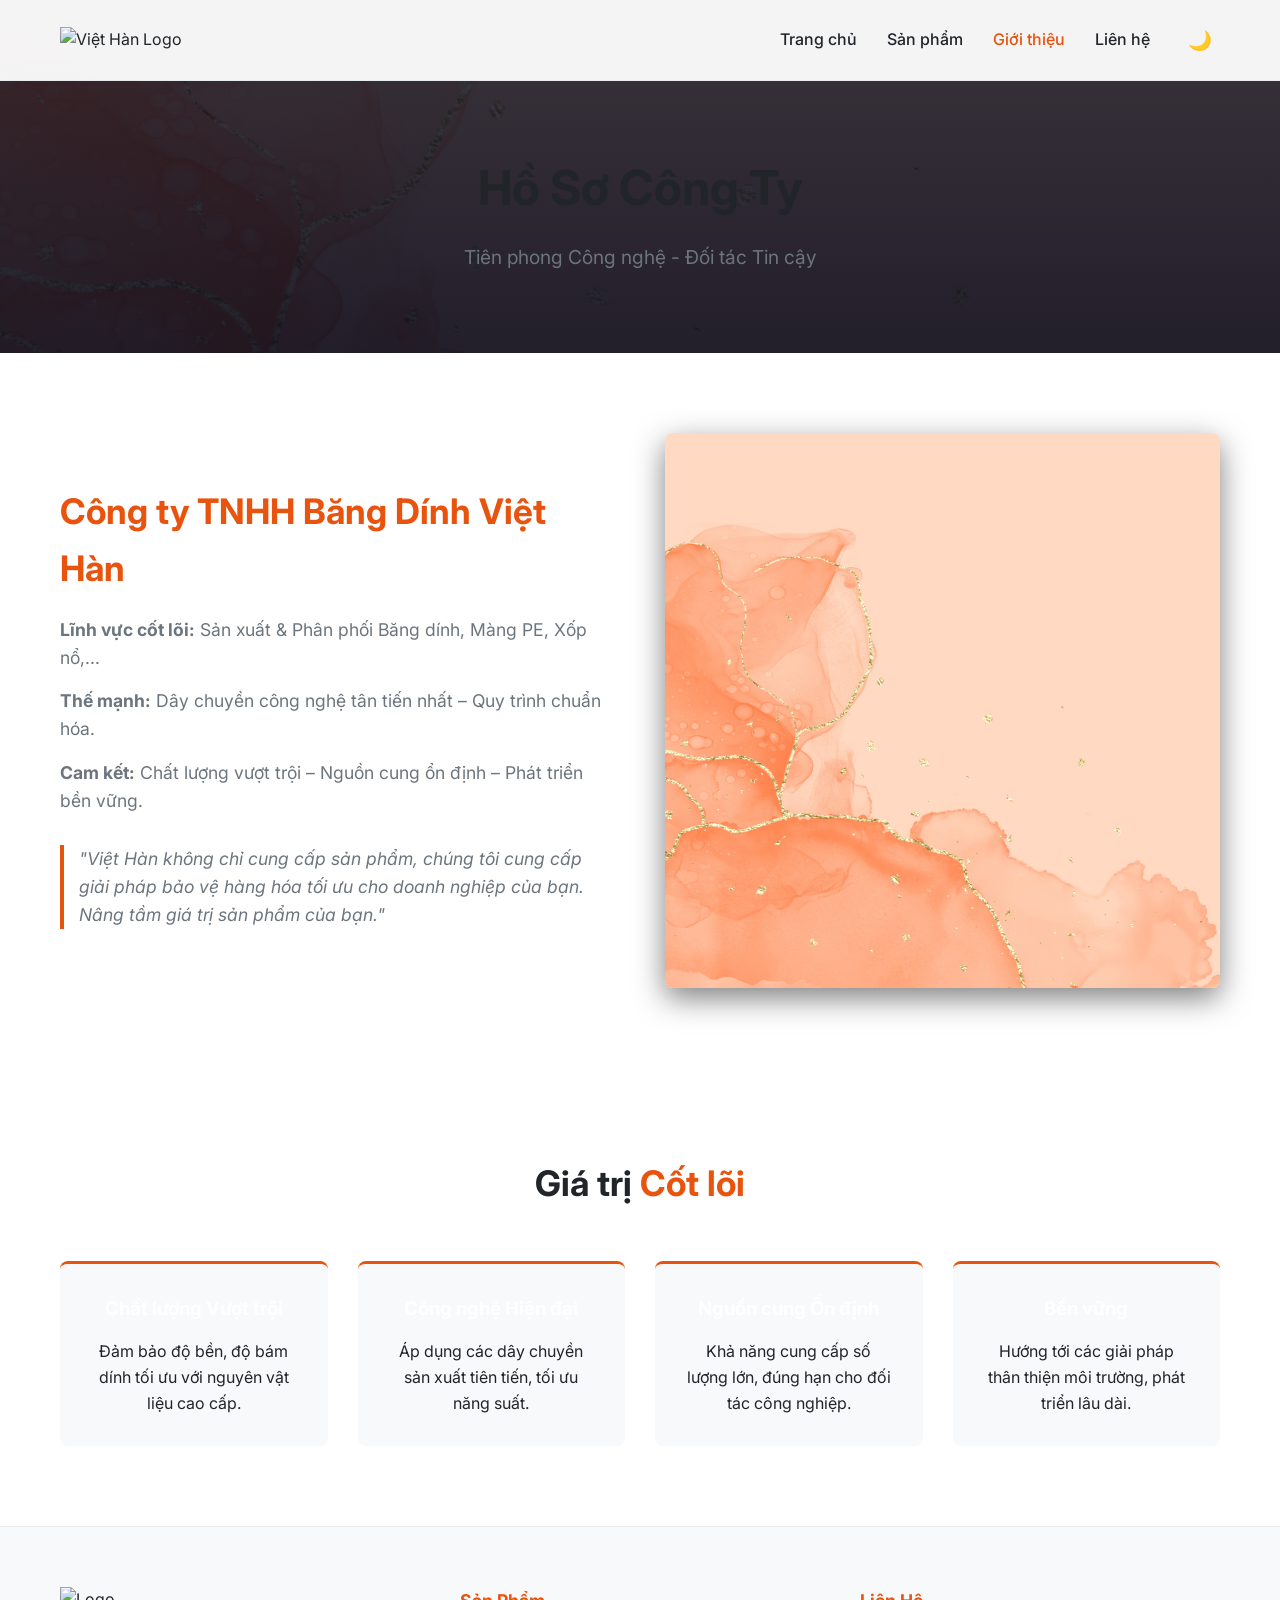
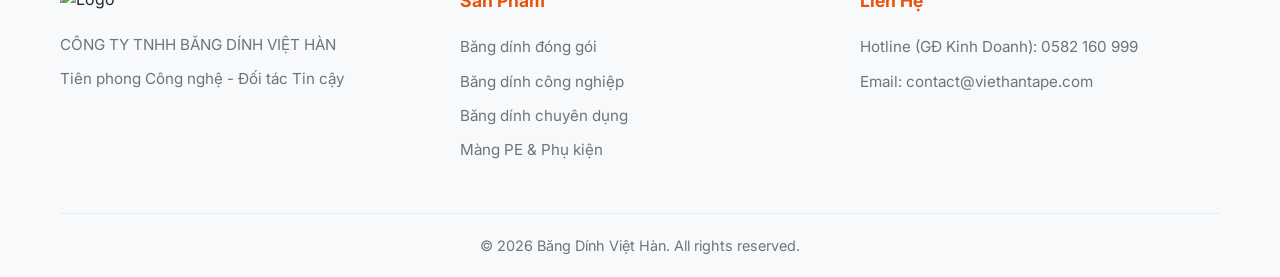
==== about.html @ 0a40e8d3 "Initial commit: Băng Dính Việt Hàn B2B Website" ====
<!DOCTYPE html>
<html lang="vi">
<head>
  <meta charset="UTF-8">
  <meta name="viewport" content="width=device-width, initial-scale=1.0">
  <title>Giới Thiệu | Băng Dính Việt Hàn</title>
  <link rel="preconnect" href="https://fonts.googleapis.com">
  <link rel="preconnect" href="https://fonts.gstatic.com" crossorigin>
  <link href="https://fonts.googleapis.com/css2?family=Inter:wght@300;400;500;600;700&display=swap" rel="stylesheet">
  <link rel="stylesheet" href="css/styles.css">
  <style>
    .page-header {
      background: linear-gradient(rgba(10, 10, 26, 0.8), rgba(10, 10, 26, 0.9)), url('images/page2_img0.jpeg') center/cover;
      padding: 150px 0 80px;
      text-align: center;
    }
    
    .about-content {
      display: grid;
      grid-template-columns: 1fr 1fr;
      gap: 50px;
      align-items: center;
      margin: 80px 0;
    }

    .about-text h2 {
      color: var(--primary-color);
      font-size: 2.2rem;
      margin-bottom: 20px;
    }

    .about-text p {
      margin-bottom: 15px;
      font-size: 1.1rem;
      color: var(--text-muted);
    }

    .about-image {
      border-radius: 8px;
      box-shadow: 0 10px 30px rgba(0,0,0,0.5);
      width: 100%;
    }

    .core-values {
      display: grid;
      grid-template-columns: repeat(auto-fit, minmax(250px, 1fr));
      gap: 30px;
      margin-top: 50px;
    }

    .value-card {
      background: var(--bg-card);
      padding: 30px;
      border-radius: 8px;
      text-align: center;
      border-top: 3px solid var(--primary-color);
    }

    .value-card h3 {
      margin-bottom: 15px;
      color: #fff;
    }

    @media (max-width: 768px) {
      .about-content {
        grid-template-columns: 1fr;
      }
    }
  </style>
</head>
<body>

  <!-- Header -->
  <header>
    <div class="container navbar">
      <div class="logo">
        <a href="index.html">
          <img src="images/page1_img0.png" alt="Việt Hàn Logo">
        </a>
      </div>
      <div class="nav-right">
        <nav class="nav-links">
          <a href="index.html">Trang chủ</a>
          <a href="shop.html">Sản phẩm</a>
          <a href="about.html" style="color: var(--primary-color)">Giới thiệu</a>
          <a href="contact.html">Liên hệ</a>
        </nav>
        <button id="theme-switch" class="theme-switch" aria-label="Đổi giao diện">
          <span class="icon">🌙</span>
        </button>
        <div class="hamburger">☰</div>
      </div>
    </div>
  </header>

  <!-- Header Section -->
  <div class="page-header">
    <div class="container">
      <h1 style="font-size: 3rem; margin-bottom: 15px;">Hồ Sơ Công Ty</h1>
      <p style="color: var(--text-muted); font-size: 1.2rem;">Tiên phong Công nghệ - Đối tác Tin cậy</p>
    </div>
  </div>

  <div class="container">
    <div class="about-content">
      <div class="about-text">
        <h2>Công ty TNHH Băng Dính Việt Hàn</h2>
        <p><strong>Lĩnh vực cốt lõi:</strong> Sản xuất & Phân phối Băng dính, Màng PE, Xốp nổ,...</p>
        <p><strong>Thế mạnh:</strong> Dây chuyền công nghệ tân tiến nhất – Quy trình chuẩn hóa.</p>
        <p><strong>Cam kết:</strong> Chất lượng vượt trội – Nguồn cung ổn định – Phát triển bền vững.</p>
        <p style="margin-top: 30px; font-style: italic; border-left: 4px solid var(--primary-color); padding-left: 15px;">
          "Việt Hàn không chỉ cung cấp sản phẩm, chúng tôi cung cấp giải pháp bảo vệ hàng hóa tối ưu cho doanh nghiệp của bạn. Nâng tầm giá trị sản phẩm của bạn."
        </p>
      </div>
      <div>
        <img src="images/page2_img0.jpeg" alt="Sản xuất Băng Dính" class="about-image">
      </div>
    </div>

    <section>
      <h2 class="section-title">Giá trị <span>Cốt lõi</span></h2>
      <div class="core-values">
        <div class="value-card">
          <h3>Chất lượng Vượt trội</h3>
          <p class="text-muted">Đảm bảo độ bền, độ bám dính tối ưu với nguyên vật liệu cao cấp.</p>
        </div>
        <div class="value-card">
          <h3>Công nghệ Hiện đại</h3>
          <p class="text-muted">Áp dụng các dây chuyền sản xuất tiên tiến, tối ưu năng suất.</p>
        </div>
        <div class="value-card">
          <h3>Nguồn cung Ổn định</h3>
          <p class="text-muted">Khả năng cung cấp số lượng lớn, đúng hạn cho đối tác công nghiệp.</p>
        </div>
        <div class="value-card">
          <h3>Bền vững</h3>
          <p class="text-muted">Hướng tới các giải pháp thân thiện môi trường, phát triển lâu dài.</p>
        </div>
      </div>
    </section>
  </div>

  <!-- Footer -->
  <footer>
    <div class="container">
      <div class="footer-grid">
        <div class="footer-col">
          <img src="images/page1_img0.png" alt="Logo" style="height: 50px; margin-bottom: 20px;">
          <p>CÔNG TY TNHH BĂNG DÍNH VIỆT HÀN</p>
          <p>Tiên phong Công nghệ - Đối tác Tin cậy</p>
        </div>
        <div class="footer-col">
          <h3>Sản Phẩm</h3>
          <ul>
            <li><a href="shop.html">Băng dính đóng gói</a></li>
            <li><a href="shop.html">Băng dính công nghiệp</a></li>
            <li><a href="shop.html">Băng dính chuyên dụng</a></li>
            <li><a href="shop.html">Màng PE & Phụ kiện</a></li>
          </ul>
        </div>
        <div class="footer-col">
          <h3>Liên Hệ</h3>
          <p>Hotline (GĐ Kinh Doanh): 0582 160 999</p>
          <p>Email: contact@viethantape.com</p>
        </div>
      </div>
      <div class="footer-bottom">
        <p>&copy; 2026 Băng Dính Việt Hàn. All rights reserved.</p>
      </div>
    </div>
  </footer>

  <script src="js/main.js"></script>
</body>
</html>
---- css/styles.css ----
:root {
  /* Brand Colors */
  --primary-color: #E8530E; /* Viet Han Orange */
  --accent-color: #FF6B35;
  --corporate-blue: #003366; /* Added corporate blue */
  
  /* Light Theme (Default) */
  --bg-main: #ffffff;
  --bg-card: #f8f9fa;
  --bg-header: rgba(255, 255, 255, 0.95);
  --text-main: #212529;
  --text-muted: #6c757d;
  --border-color: #e9ecef;
  --card-shadow: 0 4px 12px rgba(0, 0, 0, 0.05);
  
  /* Layout */
  --container-width: 1200px;
  --transition-speed: 0.3s;
}

/* Dark Theme */
body.dark-theme {
  --bg-main: #121212;
  --bg-card: #1e1e1e;
  --bg-header: rgba(18, 18, 18, 0.95);
  --text-main: #f8f9fa;
  --text-muted: #adb5bd;
  --border-color: #343a40;
  --card-shadow: 0 4px 12px rgba(0, 0, 0, 0.3);
}

* {
  margin: 0;
  padding: 0;
  box-sizing: border-box;
}

body {
  font-family: 'Inter', sans-serif;
  background-color: var(--bg-main);
  color: var(--text-main);
  line-height: 1.6;
  transition: background-color var(--transition-speed), color var(--transition-speed);
}

a {
  text-decoration: none;
  color: inherit;
}

ul {
  list-style: none;
}

.container {
  max-width: var(--container-width);
  margin: 0 auto;
  padding: 0 20px;
}

/* Header */
header {
  background-color: var(--bg-header);
  backdrop-filter: blur(10px);
  position: fixed;
  width: 100%;
  top: 0;
  z-index: 1000;
  border-bottom: 1px solid var(--border-color);
  transition: background-color var(--transition-speed), border-color var(--transition-speed);
}

.navbar {
  display: flex;
  justify-content: space-between;
  align-items: center;
  height: 80px;
}

.logo img {
  height: 60px;
}

.nav-right {
  display: flex;
  align-items: center;
  gap: 30px;
}

.nav-links {
  display: flex;
  gap: 30px;
}

.nav-links a {
  font-weight: 500;
  transition: color var(--transition-speed);
}

.nav-links a:hover {
  color: var(--primary-color);
}

/* Theme Switcher */
.theme-switch {
  background: none;
  border: none;
  cursor: pointer;
  font-size: 1.2rem;
  color: var(--text-main);
  display: flex;
  align-items: center;
  justify-content: center;
  width: 40px;
  height: 40px;
  border-radius: 50%;
  transition: background-color 0.2s;
}

.theme-switch:hover {
  background-color: var(--bg-card);
}

.hamburger {
  display: none;
  cursor: pointer;
  font-size: 24px;
}

/* Buttons */
.btn {
  display: inline-block;
  padding: 12px 28px;
  border-radius: 4px; /* Sharper corners for corporate look */
  font-weight: 600;
  transition: all var(--transition-speed);
  cursor: pointer;
  border: none;
}

.btn-primary {
  background-color: var(--primary-color);
  color: #fff;
}

.btn-primary:hover {
  background-color: var(--accent-color);
  transform: translateY(-2px);
  box-shadow: 0 4px 10px rgba(232, 83, 14, 0.3);
}

.btn-outline {
  background-color: transparent;
  border: 2px solid var(--border-color);
  color: var(--text-main);
}

.btn-outline:hover {
  border-color: var(--primary-color);
  color: var(--primary-color);
}

/* Sections */
section {
  padding: 80px 0;
}

.section-title {
  text-align: center;
  font-size: 2.2rem;
  margin-bottom: 50px;
  color: var(--text-main);
}

.section-title span {
  color: var(--primary-color);
}

/* Hero Section (B2B Split Design) */
.hero {
  min-height: 80vh;
  display: flex;
  align-items: center;
  background-color: var(--bg-card);
  margin-top: 80px; /* Offset header */
  padding: 60px 0;
}

.hero .container {
  display: grid;
  grid-template-columns: 1fr 1fr;
  gap: 50px;
  align-items: center;
}

.hero-content h1 {
  font-size: 3rem;
  margin-bottom: 20px;
  line-height: 1.2;
  color: var(--text-main);
}

.hero-content p {
  font-size: 1.1rem;
  color: var(--text-muted);
  margin-bottom: 30px;
}

.hero-btns {
  display: flex;
  gap: 15px;
}

.hero-image img {
  width: 100%;
  border-radius: 8px;
  box-shadow: var(--card-shadow);
}

/* Product Grid */
.product-grid {
  display: grid;
  grid-template-columns: repeat(auto-fill, minmax(280px, 1fr));
  gap: 30px;
}

.product-card {
  background-color: var(--bg-main);
  border-radius: 8px;
  overflow: hidden;
  transition: transform var(--transition-speed), box-shadow var(--transition-speed);
  border: 1px solid var(--border-color);
  box-shadow: var(--card-shadow);
}

.product-card:hover {
  transform: translateY(-5px);
  box-shadow: 0 10px 25px rgba(0, 0, 0, 0.1);
}

.product-img {
  width: 100%;
  height: 250px;
  object-fit: cover;
  background: #fff;
  border-bottom: 1px solid var(--border-color);
}

.product-info {
  padding: 20px;
}

.product-category {
  color: var(--primary-color);
  font-size: 0.85rem;
  font-weight: 600;
  text-transform: uppercase;
  margin-bottom: 8px;
  letter-spacing: 0.5px;
}

.product-title {
  font-size: 1.2rem;
  margin-bottom: 10px;
  color: var(--text-main);
}

/* Footer */
footer {
  background-color: #f8f9fa;
  padding: 60px 0 20px;
  border-top: 1px solid #e9ecef;
  color: #212529;
}

body.dark-theme footer {
  background-color: #0d0d0d;
  border-top-color: #343a40;
  color: #f8f9fa;
}

.footer-grid {
  display: grid;
  grid-template-columns: repeat(auto-fit, minmax(250px, 1fr));
  gap: 40px;
  margin-bottom: 40px;
}

.footer-col h3 {
  color: var(--primary-color);
  margin-bottom: 20px;
  font-size: 1.1rem;
}

.footer-col p, .footer-col ul li {
  color: var(--text-muted);
  margin-bottom: 10px;
  font-size: 0.95rem;
}

.footer-bottom {
  text-align: center;
  color: var(--text-muted);
  padding-top: 20px;
  border-top: 1px solid var(--border-color);
  font-size: 0.9rem;
}

/* Responsive */
@media (max-width: 900px) {
  .hero .container {
    grid-template-columns: 1fr;
    text-align: center;
  }
  .hero-btns {
    justify-content: center;
  }
}

@media (max-width: 768px) {
  .hamburger {
    display: block;
  }
  
  .nav-links {
    position: fixed;
    top: 80px;
    left: -100%;
    width: 100%;
    height: calc(100vh - 80px);
    background-color: var(--bg-main);
    flex-direction: column;
    align-items: center;
    justify-content: center;
    transition: left var(--transition-speed);
  }
  
  .nav-links.active {
    left: 0;
  }
  
  .hero-content h1 {
    font-size: 2.2rem;
  }
}
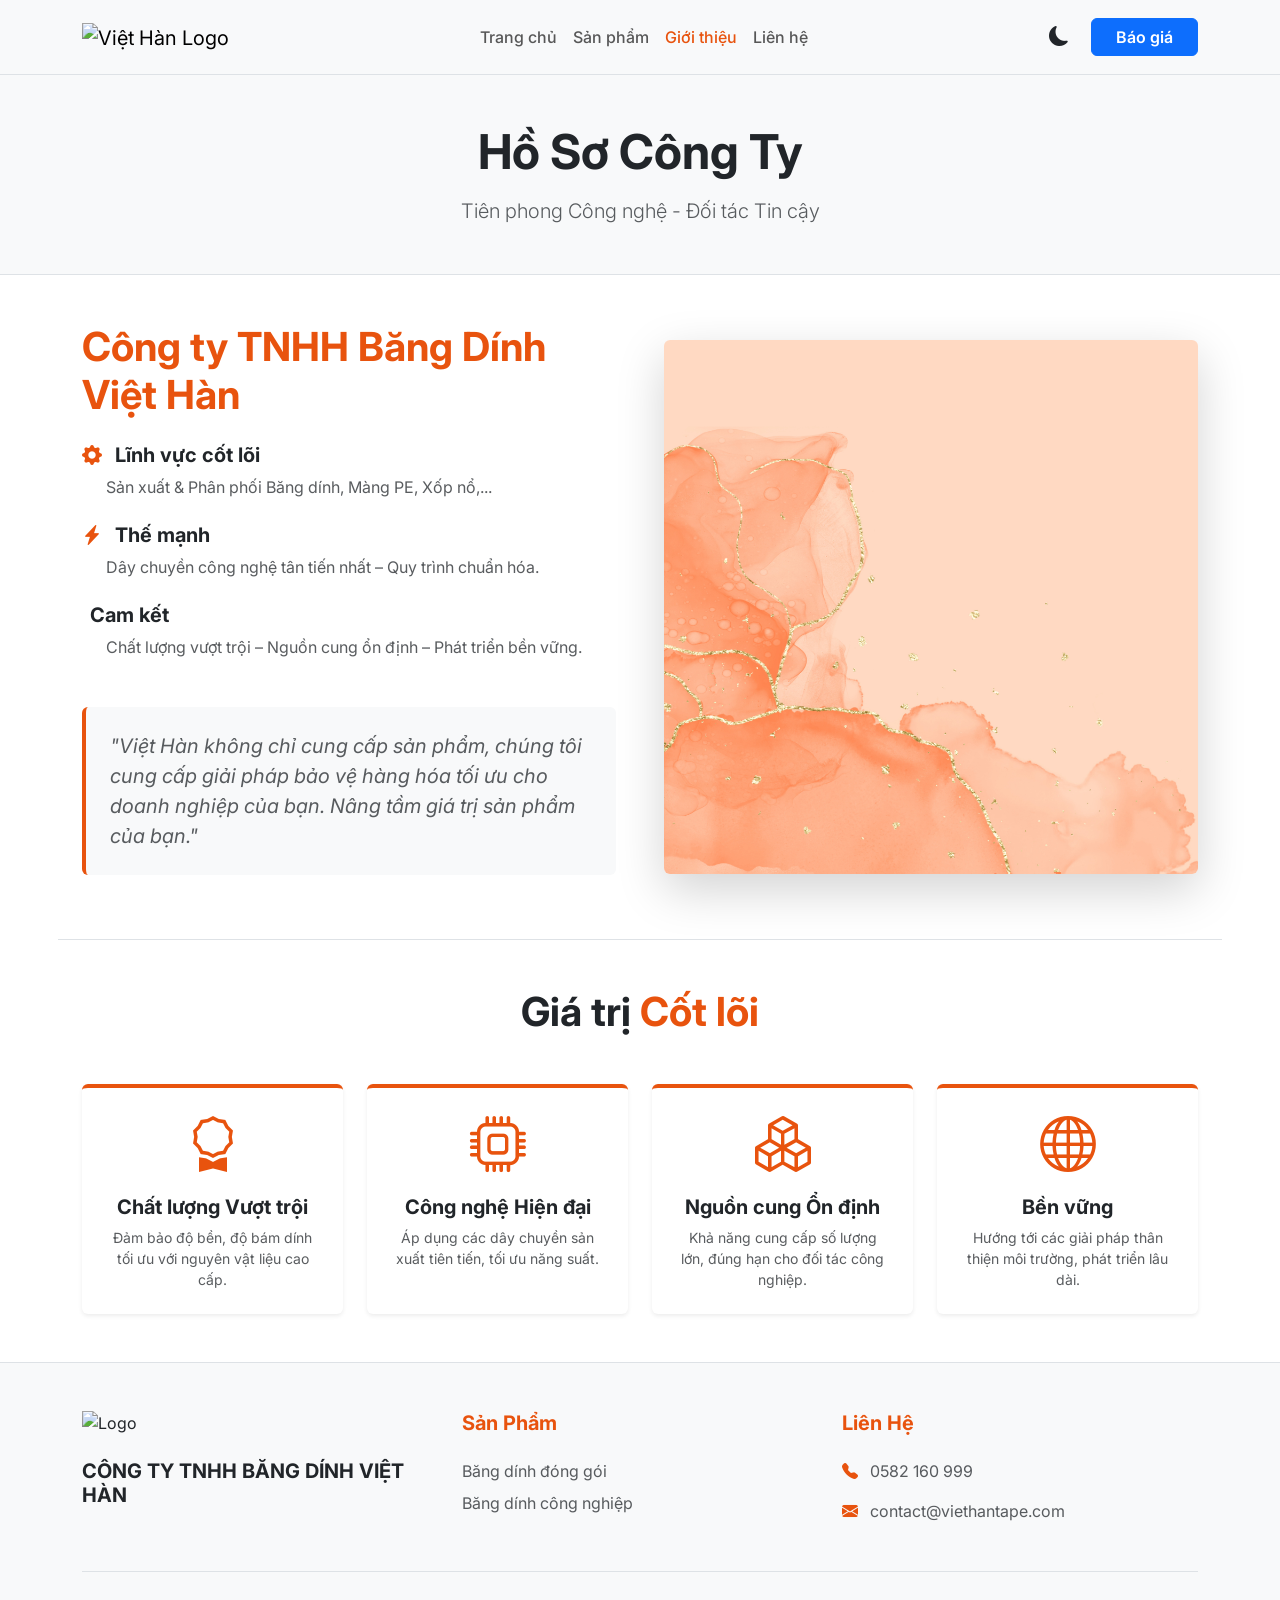
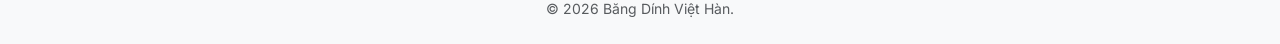
==== commit b1881991: "Refactor: Migrate to Bootstrap 5 and Bootstrap Icons" ====
--- a/about.html
+++ b/about.html
@@ -1,175 +1,160 @@
 <!DOCTYPE html>
-<html lang="vi">
+<html lang="vi" data-bs-theme="light">
 <head>
   <meta charset="UTF-8">
   <meta name="viewport" content="width=device-width, initial-scale=1.0">
   <title>Giới Thiệu | Băng Dính Việt Hàn</title>
+  
   <link rel="preconnect" href="https://fonts.googleapis.com">
   <link rel="preconnect" href="https://fonts.gstatic.com" crossorigin>
   <link href="https://fonts.googleapis.com/css2?family=Inter:wght@300;400;500;600;700&display=swap" rel="stylesheet">
+  
+  <link href="https://cdn.jsdelivr.net/npm/bootstrap@5.3.3/dist/css/bootstrap.min.css" rel="stylesheet">
+  <link rel="stylesheet" href="https://cdn.jsdelivr.net/npm/bootstrap-icons@1.11.3/font/bootstrap-icons.min.css">
   <link rel="stylesheet" href="css/styles.css">
-  <style>
-    .page-header {
-      background: linear-gradient(rgba(10, 10, 26, 0.8), rgba(10, 10, 26, 0.9)), url('images/page2_img0.jpeg') center/cover;
-      padding: 150px 0 80px;
-      text-align: center;
-    }
-    
-    .about-content {
-      display: grid;
-      grid-template-columns: 1fr 1fr;
-      gap: 50px;
-      align-items: center;
-      margin: 80px 0;
-    }
+</head>
+<body class="d-flex flex-column min-vh-100">
 
-    .about-text h2 {
-      color: var(--primary-color);
-      font-size: 2.2rem;
-      margin-bottom: 20px;
-    }
-
-    .about-text p {
-      margin-bottom: 15px;
-      font-size: 1.1rem;
-      color: var(--text-muted);
-    }
-
-    .about-image {
-      border-radius: 8px;
-      box-shadow: 0 10px 30px rgba(0,0,0,0.5);
-      width: 100%;
-    }
-
-    .core-values {
-      display: grid;
-      grid-template-columns: repeat(auto-fit, minmax(250px, 1fr));
-      gap: 30px;
-      margin-top: 50px;
-    }
-
-    .value-card {
-      background: var(--bg-card);
-      padding: 30px;
-      border-radius: 8px;
-      text-align: center;
-      border-top: 3px solid var(--primary-color);
-    }
-
-    .value-card h3 {
-      margin-bottom: 15px;
-      color: #fff;
-    }
-
-    @media (max-width: 768px) {
-      .about-content {
-        grid-template-columns: 1fr;
-      }
-    }
-  </style>
-</head>
-<body>
-
-  <!-- Header -->
-  <header>
-    <div class="container navbar">
-      <div class="logo">
-        <a href="index.html">
-          <img src="images/page1_img0.png" alt="Việt Hàn Logo">
-        </a>
-      </div>
-      <div class="nav-right">
-        <nav class="nav-links">
-          <a href="index.html">Trang chủ</a>
-          <a href="shop.html">Sản phẩm</a>
-          <a href="about.html" style="color: var(--primary-color)">Giới thiệu</a>
-          <a href="contact.html">Liên hệ</a>
-        </nav>
-        <button id="theme-switch" class="theme-switch" aria-label="Đổi giao diện">
-          <span class="icon">🌙</span>
-        </button>
-        <div class="hamburger">☰</div>
+  <!-- Navbar -->
+  <nav class="navbar navbar-expand-lg sticky-top bg-body-tertiary border-bottom py-3">
+    <div class="container">
+      <a class="navbar-brand" href="index.html">
+        <img src="images/page1_img0.png" alt="Việt Hàn Logo">
+      </a>
+      <button class="navbar-toggler border-0 shadow-none" type="button" data-bs-toggle="collapse" data-bs-target="#navbarNav">
+        <span class="navbar-toggler-icon"></span>
+      </button>
+      
+      <div class="collapse navbar-collapse" id="navbarNav">
+        <ul class="navbar-nav mx-auto fw-medium">
+          <li class="nav-item"><a class="nav-link" href="index.html">Trang chủ</a></li>
+          <li class="nav-item"><a class="nav-link" href="shop.html">Sản phẩm</a></li>
+          <li class="nav-item"><a class="nav-link active text-primary" href="about.html">Giới thiệu</a></li>
+          <li class="nav-item"><a class="nav-link" href="contact.html">Liên hệ</a></li>
+        </ul>
+        <div class="d-flex align-items-center gap-3 mt-3 mt-lg-0">
+          <button id="theme-switch" class="theme-switch" aria-label="Đổi giao diện">
+            <i class="bi bi-moon-fill"></i>
+          </button>
+          <a href="contact.html" class="btn btn-primary fw-semibold px-4">Báo giá</a>
+        </div>
       </div>
     </div>
-  </header>
+  </nav>
 
-  <!-- Header Section -->
-  <div class="page-header">
-    <div class="container">
-      <h1 style="font-size: 3rem; margin-bottom: 15px;">Hồ Sơ Công Ty</h1>
-      <p style="color: var(--text-muted); font-size: 1.2rem;">Tiên phong Công nghệ - Đối tác Tin cậy</p>
+  <!-- Page Header -->
+  <div class="bg-body-tertiary border-bottom">
+    <div class="container py-5 text-center">
+      <h1 class="display-5 fw-bold mb-3">Hồ Sơ Công Ty</h1>
+      <p class="lead text-body-secondary mb-0">Tiên phong Công nghệ - Đối tác Tin cậy</p>
     </div>
   </div>
 
-  <div class="container">
-    <div class="about-content">
-      <div class="about-text">
-        <h2>Công ty TNHH Băng Dính Việt Hàn</h2>
-        <p><strong>Lĩnh vực cốt lõi:</strong> Sản xuất & Phân phối Băng dính, Màng PE, Xốp nổ,...</p>
-        <p><strong>Thế mạnh:</strong> Dây chuyền công nghệ tân tiến nhất – Quy trình chuẩn hóa.</p>
-        <p><strong>Cam kết:</strong> Chất lượng vượt trội – Nguồn cung ổn định – Phát triển bền vững.</p>
-        <p style="margin-top: 30px; font-style: italic; border-left: 4px solid var(--primary-color); padding-left: 15px;">
-          "Việt Hàn không chỉ cung cấp sản phẩm, chúng tôi cung cấp giải pháp bảo vệ hàng hóa tối ưu cho doanh nghiệp của bạn. Nâng tầm giá trị sản phẩm của bạn."
-        </p>
-      </div>
-      <div>
-        <img src="images/page2_img0.jpeg" alt="Sản xuất Băng Dính" class="about-image">
-      </div>
-    </div>
-
-    <section>
-      <h2 class="section-title">Giá trị <span>Cốt lõi</span></h2>
-      <div class="core-values">
-        <div class="value-card">
-          <h3>Chất lượng Vượt trội</h3>
-          <p class="text-muted">Đảm bảo độ bền, độ bám dính tối ưu với nguyên vật liệu cao cấp.</p>
+  <!-- About Content -->
+  <main class="flex-grow-1 py-5">
+    <div class="container">
+      
+      <div class="row g-5 align-items-center mb-5 pb-5 border-bottom">
+        <div class="col-lg-6">
+          <h2 class="display-6 fw-bold text-primary mb-4">Công ty TNHH Băng Dính Việt Hàn</h2>
+          <div class="mb-4">
+            <h5 class="fw-bold"><i class="bi bi-gear-fill text-primary me-2"></i> Lĩnh vực cốt lõi</h5>
+            <p class="text-body-secondary ms-4">Sản xuất & Phân phối Băng dính, Màng PE, Xốp nổ,...</p>
+          </div>
+          <div class="mb-4">
+            <h5 class="fw-bold"><i class="bi bi-lightning-charge-fill text-primary me-2"></i> Thế mạnh</h5>
+            <p class="text-body-secondary ms-4">Dây chuyền công nghệ tân tiến nhất – Quy trình chuẩn hóa.</p>
+          </div>
+          <div class="mb-4">
+            <h5 class="fw-bold"><i class="bi bi-shield-check-fill text-primary me-2"></i> Cam kết</h5>
+            <p class="text-body-secondary ms-4">Chất lượng vượt trội – Nguồn cung ổn định – Phát triển bền vững.</p>
+          </div>
+          <blockquote class="blockquote border-start border-primary border-4 ps-4 mt-5 bg-body-tertiary p-4 rounded">
+            <p class="fst-italic mb-0 text-body-secondary">"Việt Hàn không chỉ cung cấp sản phẩm, chúng tôi cung cấp giải pháp bảo vệ hàng hóa tối ưu cho doanh nghiệp của bạn. Nâng tầm giá trị sản phẩm của bạn."</p>
+          </blockquote>
         </div>
-        <div class="value-card">
-          <h3>Công nghệ Hiện đại</h3>
-          <p class="text-muted">Áp dụng các dây chuyền sản xuất tiên tiến, tối ưu năng suất.</p>
-        </div>
-        <div class="value-card">
-          <h3>Nguồn cung Ổn định</h3>
-          <p class="text-muted">Khả năng cung cấp số lượng lớn, đúng hạn cho đối tác công nghiệp.</p>
-        </div>
-        <div class="value-card">
-          <h3>Bền vững</h3>
-          <p class="text-muted">Hướng tới các giải pháp thân thiện môi trường, phát triển lâu dài.</p>
+        <div class="col-lg-6">
+          <img src="images/page2_img0.jpeg" alt="Sản xuất Băng Dính" class="img-fluid rounded shadow-lg">
         </div>
       </div>
-    </section>
-  </div>
+
+      <!-- Core Values -->
+      <div class="text-center mb-5">
+        <h2 class="display-6 fw-bold mb-3">Giá trị <span class="text-primary">Cốt lõi</span></h2>
+      </div>
+      
+      <div class="row g-4 row-cols-1 row-cols-md-2 row-cols-lg-4">
+        <div class="col">
+          <div class="card h-100 text-center border-0 shadow-sm border-top border-primary border-4">
+            <div class="card-body p-4">
+              <div class="display-4 text-primary mb-3"><i class="bi bi-award"></i></div>
+              <h5 class="card-title fw-bold">Chất lượng Vượt trội</h5>
+              <p class="card-text text-body-secondary small">Đảm bảo độ bền, độ bám dính tối ưu với nguyên vật liệu cao cấp.</p>
+            </div>
+          </div>
+        </div>
+        <div class="col">
+          <div class="card h-100 text-center border-0 shadow-sm border-top border-primary border-4">
+            <div class="card-body p-4">
+              <div class="display-4 text-primary mb-3"><i class="bi bi-cpu"></i></div>
+              <h5 class="card-title fw-bold">Công nghệ Hiện đại</h5>
+              <p class="card-text text-body-secondary small">Áp dụng các dây chuyền sản xuất tiên tiến, tối ưu năng suất.</p>
+            </div>
+          </div>
+        </div>
+        <div class="col">
+          <div class="card h-100 text-center border-0 shadow-sm border-top border-primary border-4">
+            <div class="card-body p-4">
+              <div class="display-4 text-primary mb-3"><i class="bi bi-boxes"></i></div>
+              <h5 class="card-title fw-bold">Nguồn cung Ổn định</h5>
+              <p class="card-text text-body-secondary small">Khả năng cung cấp số lượng lớn, đúng hạn cho đối tác công nghiệp.</p>
+            </div>
+          </div>
+        </div>
+        <div class="col">
+          <div class="card h-100 text-center border-0 shadow-sm border-top border-primary border-4">
+            <div class="card-body p-4">
+              <div class="display-4 text-primary mb-3"><i class="bi bi-globe"></i></div>
+              <h5 class="card-title fw-bold">Bền vững</h5>
+              <p class="card-text text-body-secondary small">Hướng tới các giải pháp thân thiện môi trường, phát triển lâu dài.</p>
+            </div>
+          </div>
+        </div>
+      </div>
+
+    </div>
+  </main>
 
   <!-- Footer -->
-  <footer>
+  <footer class="bg-body-tertiary pt-5 pb-4 mt-auto">
     <div class="container">
-      <div class="footer-grid">
-        <div class="footer-col">
-          <img src="images/page1_img0.png" alt="Logo" style="height: 50px; margin-bottom: 20px;">
-          <p>CÔNG TY TNHH BĂNG DÍNH VIỆT HÀN</p>
-          <p>Tiên phong Công nghệ - Đối tác Tin cậy</p>
+      <div class="row g-4 mb-4">
+        <div class="col-lg-4 col-md-6">
+          <img src="images/page1_img0.png" alt="Logo" class="mb-4" style="height: 60px;">
+          <h5 class="fw-bold mb-3">CÔNG TY TNHH BĂNG DÍNH VIỆT HÀN</h5>
         </div>
-        <div class="footer-col">
-          <h3>Sản Phẩm</h3>
-          <ul>
-            <li><a href="shop.html">Băng dính đóng gói</a></li>
-            <li><a href="shop.html">Băng dính công nghiệp</a></li>
-            <li><a href="shop.html">Băng dính chuyên dụng</a></li>
-            <li><a href="shop.html">Màng PE & Phụ kiện</a></li>
+        <div class="col-lg-4 col-md-6">
+          <h5 class="text-primary fw-bold mb-4">Sản Phẩm</h5>
+          <ul class="list-unstyled d-flex flex-column gap-2">
+            <li><a href="shop.html" class="text-body-secondary text-decoration-none">Băng dính đóng gói</a></li>
+            <li><a href="shop.html" class="text-body-secondary text-decoration-none">Băng dính công nghiệp</a></li>
           </ul>
         </div>
-        <div class="footer-col">
-          <h3>Liên Hệ</h3>
-          <p>Hotline (GĐ Kinh Doanh): 0582 160 999</p>
-          <p>Email: contact@viethantape.com</p>
+        <div class="col-lg-4 col-md-12">
+          <h5 class="text-primary fw-bold mb-4">Liên Hệ</h5>
+          <ul class="list-unstyled text-body-secondary d-flex flex-column gap-3 mb-4">
+            <li><i class="bi bi-telephone-fill me-2 text-primary"></i> 0582 160 999</li>
+            <li><i class="bi bi-envelope-fill me-2 text-primary"></i> contact@viethantape.com</li>
+          </ul>
         </div>
       </div>
-      <div class="footer-bottom">
-        <p>&copy; 2026 Băng Dính Việt Hàn. All rights reserved.</p>
+      <div class="text-center text-body-secondary pt-4 border-top mt-4">
+        <small>&copy; 2026 Băng Dính Việt Hàn.</small>
       </div>
     </div>
   </footer>
 
+  <script src="https://cdn.jsdelivr.net/npm/bootstrap@5.3.3/dist/js/bootstrap.bundle.min.js"></script>
   <script src="js/main.js"></script>
 </body>
 </html>
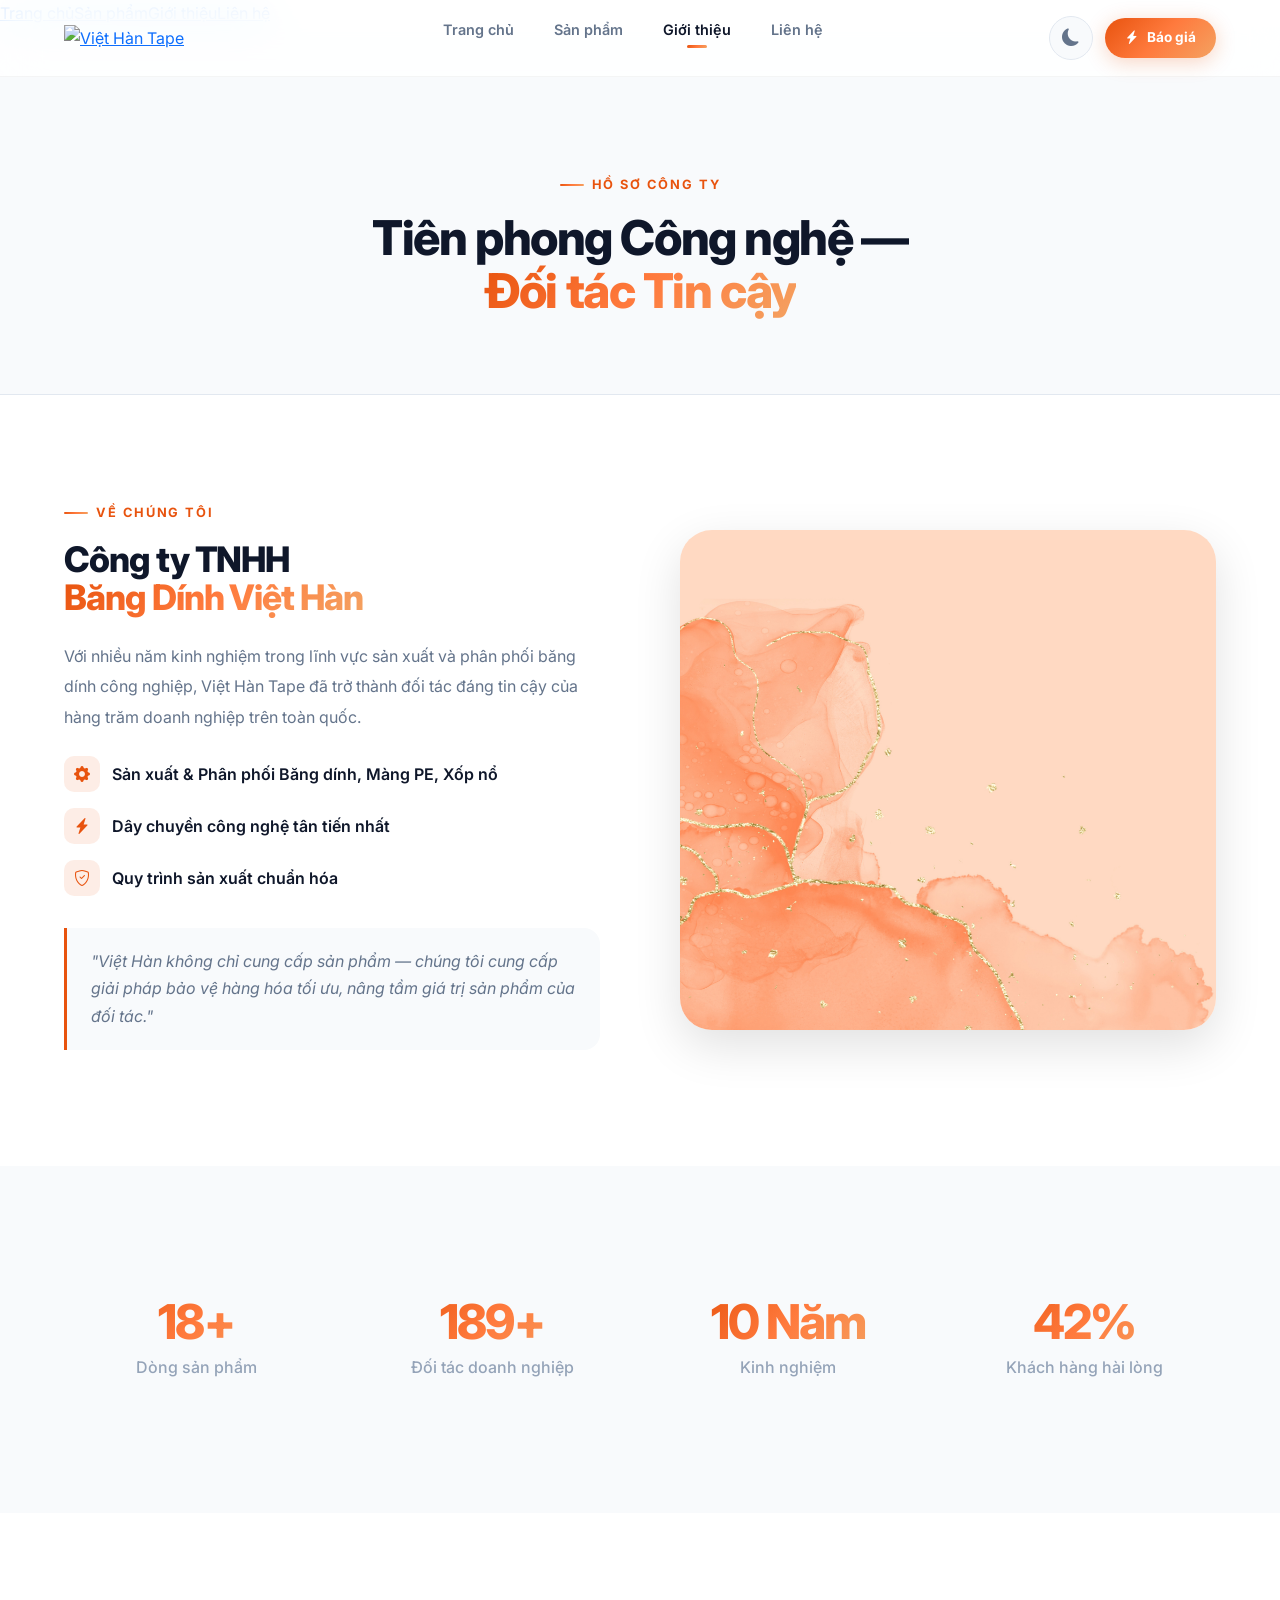
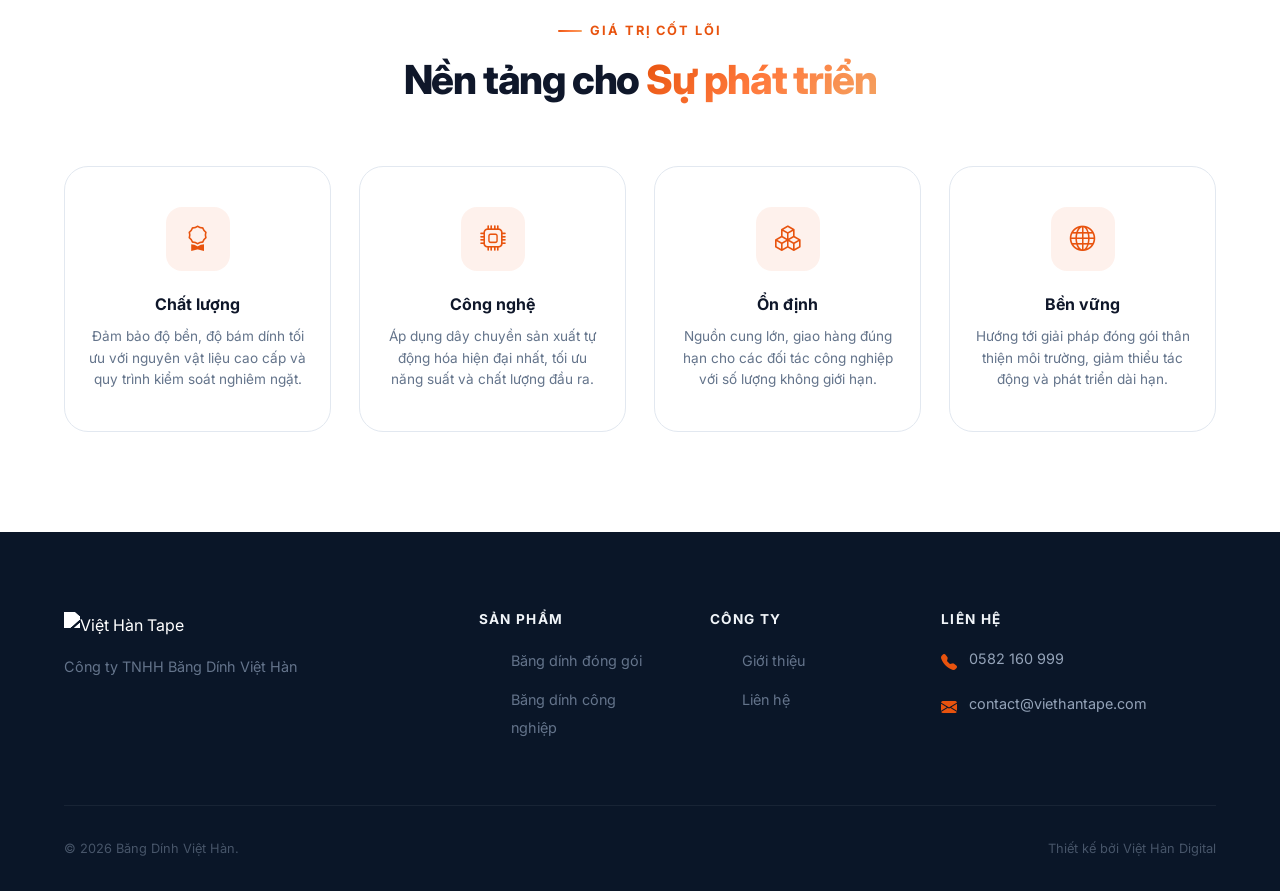
==== commit 7fba440d: "feat: Complete bespoke premium redesign - Glassmorphism, Blobs, Reveals, Counters, Custom Design Sys" ====
--- a/about.html
+++ b/about.html
@@ -4,152 +4,175 @@
   <meta charset="UTF-8">
   <meta name="viewport" content="width=device-width, initial-scale=1.0">
   <title>Giới Thiệu | Băng Dính Việt Hàn</title>
-  
+
   <link rel="preconnect" href="https://fonts.googleapis.com">
   <link rel="preconnect" href="https://fonts.gstatic.com" crossorigin>
-  <link href="https://fonts.googleapis.com/css2?family=Inter:wght@300;400;500;600;700&display=swap" rel="stylesheet">
+  <link href="https://fonts.googleapis.com/css2?family=Inter:wght@300;400;500;600;700;800;900&display=swap" rel="stylesheet">
   
   <link href="https://cdn.jsdelivr.net/npm/bootstrap@5.3.3/dist/css/bootstrap.min.css" rel="stylesheet">
   <link rel="stylesheet" href="https://cdn.jsdelivr.net/npm/bootstrap-icons@1.11.3/font/bootstrap-icons.min.css">
-  <link rel="stylesheet" href="css/styles.css">
+  <link rel="stylesheet" href="css/main.css?v=3">
 </head>
-<body class="d-flex flex-column min-vh-100">
+<body>
 
   <!-- Navbar -->
-  <nav class="navbar navbar-expand-lg sticky-top bg-body-tertiary border-bottom py-3">
+  <nav class="vh-nav">
     <div class="container">
-      <a class="navbar-brand" href="index.html">
-        <img src="images/page1_img0.png" alt="Việt Hàn Logo">
-      </a>
-      <button class="navbar-toggler border-0 shadow-none" type="button" data-bs-toggle="collapse" data-bs-target="#navbarNav">
-        <span class="navbar-toggler-icon"></span>
-      </button>
-      
-      <div class="collapse navbar-collapse" id="navbarNav">
-        <ul class="navbar-nav mx-auto fw-medium">
-          <li class="nav-item"><a class="nav-link" href="index.html">Trang chủ</a></li>
-          <li class="nav-item"><a class="nav-link" href="shop.html">Sản phẩm</a></li>
-          <li class="nav-item"><a class="nav-link active text-primary" href="about.html">Giới thiệu</a></li>
-          <li class="nav-item"><a class="nav-link" href="contact.html">Liên hệ</a></li>
-        </ul>
-        <div class="d-flex align-items-center gap-3 mt-3 mt-lg-0">
-          <button id="theme-switch" class="theme-switch" aria-label="Đổi giao diện">
-            <i class="bi bi-moon-fill"></i>
-          </button>
-          <a href="contact.html" class="btn btn-primary fw-semibold px-4">Báo giá</a>
+      <a class="vh-nav__logo" href="index.html"><img src="images/page1_img0.png" alt="Việt Hàn Tape"></a>
+      <ul class="vh-nav__links">
+        <li><a href="index.html">Trang chủ</a></li>
+        <li><a href="shop.html">Sản phẩm</a></li>
+        <li><a href="about.html" class="active">Giới thiệu</a></li>
+        <li><a href="contact.html">Liên hệ</a></li>
+      </ul>
+      <div class="vh-nav__actions">
+        <button id="theme-switch" class="vh-theme-toggle"><i class="bi bi-moon-fill"></i></button>
+        <a href="contact.html" class="vh-btn vh-btn--primary vh-btn--sm"><i class="bi bi-lightning-charge-fill"></i> Báo giá</a>
+        <button class="vh-hamburger" aria-label="Menu"><span></span><span></span><span></span></button>
+      </div>
+    </div>
+  </nav>
+  <div class="vh-nav__mobile">
+    <a href="index.html">Trang chủ</a><a href="shop.html">Sản phẩm</a><a href="about.html">Giới thiệu</a><a href="contact.html">Liên hệ</a>
+  </div>
+
+  <!-- Page Header -->
+  <div class="vh-page-header">
+    <div class="container">
+      <div class="section-label" style="justify-content: center;">Hồ sơ công ty</div>
+      <h1 class="vh-page-header__title">Tiên phong Công nghệ —<br><span class="text-gradient">Đối tác Tin cậy</span></h1>
+    </div>
+  </div>
+
+  <!-- Company Overview -->
+  <section class="vh-section">
+    <div class="container">
+      <div style="display: grid; grid-template-columns: 1fr 1fr; gap: 80px; align-items: center;">
+        <div class="reveal-left">
+          <div class="section-label">Về chúng tôi</div>
+          <h2 style="font-size: 2.2rem; margin-bottom: 24px;">Công ty TNHH<br><span class="text-gradient">Băng Dính Việt Hàn</span></h2>
+          
+          <p style="color: var(--text-secondary); line-height: 1.9; margin-bottom: 24px;">
+            Với nhiều năm kinh nghiệm trong lĩnh vực sản xuất và phân phối băng dính công nghiệp, Việt Hàn Tape đã trở thành đối tác đáng tin cậy của hàng trăm doanh nghiệp trên toàn quốc.
+          </p>
+
+          <div style="display: flex; flex-direction: column; gap: 16px; margin-bottom: 32px;">
+            <div style="display: flex; align-items: center; gap: 12px;">
+              <div style="width: 36px; height: 36px; border-radius: 10px; background: rgba(232,83,14,0.1); display: flex; align-items: center; justify-content: center; color: var(--vh-orange);"><i class="bi bi-gear-fill"></i></div>
+              <span style="font-weight: 600;">Sản xuất & Phân phối Băng dính, Màng PE, Xốp nổ</span>
+            </div>
+            <div style="display: flex; align-items: center; gap: 12px;">
+              <div style="width: 36px; height: 36px; border-radius: 10px; background: rgba(232,83,14,0.1); display: flex; align-items: center; justify-content: center; color: var(--vh-orange);"><i class="bi bi-lightning-charge-fill"></i></div>
+              <span style="font-weight: 600;">Dây chuyền công nghệ tân tiến nhất</span>
+            </div>
+            <div style="display: flex; align-items: center; gap: 12px;">
+              <div style="width: 36px; height: 36px; border-radius: 10px; background: rgba(232,83,14,0.1); display: flex; align-items: center; justify-content: center; color: var(--vh-orange);"><i class="bi bi-shield-check"></i></div>
+              <span style="font-weight: 600;">Quy trình sản xuất chuẩn hóa</span>
+            </div>
+          </div>
+
+          <blockquote style="border-left: 3px solid var(--vh-orange); padding: 20px 24px; background: var(--bg-secondary); border-radius: 0 var(--radius-md) var(--radius-md) 0; font-style: italic; color: var(--text-secondary);">
+            "Việt Hàn không chỉ cung cấp sản phẩm — chúng tôi cung cấp giải pháp bảo vệ hàng hóa tối ưu, nâng tầm giá trị sản phẩm của đối tác."
+          </blockquote>
+        </div>
+
+        <div class="reveal-right">
+          <div style="border-radius: var(--radius-xl); overflow: hidden; box-shadow: var(--shadow-lg);">
+            <img src="images/page2_img0.jpeg" alt="Sản xuất Băng Dính" style="width: 100%; height: 500px; object-fit: cover; display: block;">
+          </div>
         </div>
       </div>
     </div>
-  </nav>
+  </section>
 
-  <!-- Page Header -->
-  <div class="bg-body-tertiary border-bottom">
-    <div class="container py-5 text-center">
-      <h1 class="display-5 fw-bold mb-3">Hồ Sơ Công Ty</h1>
-      <p class="lead text-body-secondary mb-0">Tiên phong Công nghệ - Đối tác Tin cậy</p>
-    </div>
-  </div>
-
-  <!-- About Content -->
-  <main class="flex-grow-1 py-5">
+  <!-- Stats -->
+  <section class="vh-section vh-section--alt">
     <div class="container">
-      
-      <div class="row g-5 align-items-center mb-5 pb-5 border-bottom">
-        <div class="col-lg-6">
-          <h2 class="display-6 fw-bold text-primary mb-4">Công ty TNHH Băng Dính Việt Hàn</h2>
-          <div class="mb-4">
-            <h5 class="fw-bold"><i class="bi bi-gear-fill text-primary me-2"></i> Lĩnh vực cốt lõi</h5>
-            <p class="text-body-secondary ms-4">Sản xuất & Phân phối Băng dính, Màng PE, Xốp nổ,...</p>
-          </div>
-          <div class="mb-4">
-            <h5 class="fw-bold"><i class="bi bi-lightning-charge-fill text-primary me-2"></i> Thế mạnh</h5>
-            <p class="text-body-secondary ms-4">Dây chuyền công nghệ tân tiến nhất – Quy trình chuẩn hóa.</p>
-          </div>
-          <div class="mb-4">
-            <h5 class="fw-bold"><i class="bi bi-shield-check-fill text-primary me-2"></i> Cam kết</h5>
-            <p class="text-body-secondary ms-4">Chất lượng vượt trội – Nguồn cung ổn định – Phát triển bền vững.</p>
-          </div>
-          <blockquote class="blockquote border-start border-primary border-4 ps-4 mt-5 bg-body-tertiary p-4 rounded">
-            <p class="fst-italic mb-0 text-body-secondary">"Việt Hàn không chỉ cung cấp sản phẩm, chúng tôi cung cấp giải pháp bảo vệ hàng hóa tối ưu cho doanh nghiệp của bạn. Nâng tầm giá trị sản phẩm của bạn."</p>
-          </blockquote>
+      <div style="display: grid; grid-template-columns: repeat(4, 1fr); gap: 32px; text-align: center;" class="stagger-children">
+        <div style="padding: 32px;">
+          <div class="vh-hero__stat-number" data-count="18" data-suffix="+" style="font-size: 3rem; margin-bottom: 8px;">0</div>
+          <div style="color: var(--text-muted); font-weight: 500;">Dòng sản phẩm</div>
         </div>
-        <div class="col-lg-6">
-          <img src="images/page2_img0.jpeg" alt="Sản xuất Băng Dính" class="img-fluid rounded shadow-lg">
+        <div style="padding: 32px;">
+          <div class="vh-hero__stat-number" data-count="500" data-suffix="+" style="font-size: 3rem; margin-bottom: 8px;">0</div>
+          <div style="color: var(--text-muted); font-weight: 500;">Đối tác doanh nghiệp</div>
+        </div>
+        <div style="padding: 32px;">
+          <div class="vh-hero__stat-number" data-count="10" data-suffix=" Năm" style="font-size: 3rem; margin-bottom: 8px;">0</div>
+          <div style="color: var(--text-muted); font-weight: 500;">Kinh nghiệm</div>
+        </div>
+        <div style="padding: 32px;">
+          <div class="vh-hero__stat-number" data-count="99" data-suffix="%" style="font-size: 3rem; margin-bottom: 8px;">0</div>
+          <div style="color: var(--text-muted); font-weight: 500;">Khách hàng hài lòng</div>
         </div>
       </div>
+    </div>
+  </section>
 
-      <!-- Core Values -->
-      <div class="text-center mb-5">
-        <h2 class="display-6 fw-bold mb-3">Giá trị <span class="text-primary">Cốt lõi</span></h2>
+  <!-- Core Values -->
+  <section class="vh-section">
+    <div class="container">
+      <div class="vh-section__header reveal">
+        <div class="section-label">Giá trị cốt lõi</div>
+        <h2 class="vh-section__title">Nền tảng cho <span class="text-gradient">Sự phát triển</span></h2>
       </div>
-      
-      <div class="row g-4 row-cols-1 row-cols-md-2 row-cols-lg-4">
-        <div class="col">
-          <div class="card h-100 text-center border-0 shadow-sm border-top border-primary border-4">
-            <div class="card-body p-4">
-              <div class="display-4 text-primary mb-3"><i class="bi bi-award"></i></div>
-              <h5 class="card-title fw-bold">Chất lượng Vượt trội</h5>
-              <p class="card-text text-body-secondary small">Đảm bảo độ bền, độ bám dính tối ưu với nguyên vật liệu cao cấp.</p>
-            </div>
-          </div>
+
+      <div class="vh-grid vh-grid--4 stagger-children">
+        <div class="vh-value-card">
+          <div class="vh-value-card__icon"><i class="bi bi-award"></i></div>
+          <div class="vh-value-card__title">Chất lượng</div>
+          <div class="vh-value-card__desc">Đảm bảo độ bền, độ bám dính tối ưu với nguyên vật liệu cao cấp và quy trình kiểm soát nghiêm ngặt.</div>
         </div>
-        <div class="col">
-          <div class="card h-100 text-center border-0 shadow-sm border-top border-primary border-4">
-            <div class="card-body p-4">
-              <div class="display-4 text-primary mb-3"><i class="bi bi-cpu"></i></div>
-              <h5 class="card-title fw-bold">Công nghệ Hiện đại</h5>
-              <p class="card-text text-body-secondary small">Áp dụng các dây chuyền sản xuất tiên tiến, tối ưu năng suất.</p>
-            </div>
-          </div>
+        <div class="vh-value-card">
+          <div class="vh-value-card__icon"><i class="bi bi-cpu"></i></div>
+          <div class="vh-value-card__title">Công nghệ</div>
+          <div class="vh-value-card__desc">Áp dụng dây chuyền sản xuất tự động hóa hiện đại nhất, tối ưu năng suất và chất lượng đầu ra.</div>
         </div>
-        <div class="col">
-          <div class="card h-100 text-center border-0 shadow-sm border-top border-primary border-4">
-            <div class="card-body p-4">
-              <div class="display-4 text-primary mb-3"><i class="bi bi-boxes"></i></div>
-              <h5 class="card-title fw-bold">Nguồn cung Ổn định</h5>
-              <p class="card-text text-body-secondary small">Khả năng cung cấp số lượng lớn, đúng hạn cho đối tác công nghiệp.</p>
-            </div>
-          </div>
+        <div class="vh-value-card">
+          <div class="vh-value-card__icon"><i class="bi bi-boxes"></i></div>
+          <div class="vh-value-card__title">Ổn định</div>
+          <div class="vh-value-card__desc">Nguồn cung lớn, giao hàng đúng hạn cho các đối tác công nghiệp với số lượng không giới hạn.</div>
         </div>
-        <div class="col">
-          <div class="card h-100 text-center border-0 shadow-sm border-top border-primary border-4">
-            <div class="card-body p-4">
-              <div class="display-4 text-primary mb-3"><i class="bi bi-globe"></i></div>
-              <h5 class="card-title fw-bold">Bền vững</h5>
-              <p class="card-text text-body-secondary small">Hướng tới các giải pháp thân thiện môi trường, phát triển lâu dài.</p>
-            </div>
-          </div>
+        <div class="vh-value-card">
+          <div class="vh-value-card__icon"><i class="bi bi-globe"></i></div>
+          <div class="vh-value-card__title">Bền vững</div>
+          <div class="vh-value-card__desc">Hướng tới giải pháp đóng gói thân thiện môi trường, giảm thiểu tác động và phát triển dài hạn.</div>
         </div>
       </div>
-
     </div>
-  </main>
+  </section>
 
   <!-- Footer -->
-  <footer class="bg-body-tertiary pt-5 pb-4 mt-auto">
+  <footer class="vh-footer">
     <div class="container">
-      <div class="row g-4 mb-4">
-        <div class="col-lg-4 col-md-6">
-          <img src="images/page1_img0.png" alt="Logo" class="mb-4" style="height: 60px;">
-          <h5 class="fw-bold mb-3">CÔNG TY TNHH BĂNG DÍNH VIỆT HÀN</h5>
+      <div class="vh-footer__grid">
+        <div class="vh-footer__brand">
+          <img src="images/page1_img0.png" alt="Việt Hàn Tape">
+          <p>Công ty TNHH Băng Dính Việt Hàn</p>
         </div>
-        <div class="col-lg-4 col-md-6">
-          <h5 class="text-primary fw-bold mb-4">Sản Phẩm</h5>
-          <ul class="list-unstyled d-flex flex-column gap-2">
-            <li><a href="shop.html" class="text-body-secondary text-decoration-none">Băng dính đóng gói</a></li>
-            <li><a href="shop.html" class="text-body-secondary text-decoration-none">Băng dính công nghiệp</a></li>
+        <div>
+          <h4>Sản phẩm</h4>
+          <ul class="vh-footer__links">
+            <li><a href="shop.html">Băng dính đóng gói</a></li>
+            <li><a href="shop.html">Băng dính công nghiệp</a></li>
           </ul>
         </div>
-        <div class="col-lg-4 col-md-12">
-          <h5 class="text-primary fw-bold mb-4">Liên Hệ</h5>
-          <ul class="list-unstyled text-body-secondary d-flex flex-column gap-3 mb-4">
-            <li><i class="bi bi-telephone-fill me-2 text-primary"></i> 0582 160 999</li>
-            <li><i class="bi bi-envelope-fill me-2 text-primary"></i> contact@viethantape.com</li>
+        <div>
+          <h4>Công ty</h4>
+          <ul class="vh-footer__links">
+            <li><a href="about.html">Giới thiệu</a></li>
+            <li><a href="contact.html">Liên hệ</a></li>
           </ul>
         </div>
+        <div>
+          <h4>Liên hệ</h4>
+          <div class="vh-footer__contact-item"><i class="bi bi-telephone-fill"></i><span>0582 160 999</span></div>
+          <div class="vh-footer__contact-item"><i class="bi bi-envelope-fill"></i><span>contact@viethantape.com</span></div>
+        </div>
       </div>
-      <div class="text-center text-body-secondary pt-4 border-top mt-4">
-        <small>&copy; 2026 Băng Dính Việt Hàn.</small>
+      <div class="vh-footer__bottom">
+        <span>&copy; 2026 Băng Dính Việt Hàn.</span>
+        <span>Thiết kế bởi Việt Hàn Digital</span>
       </div>
     </div>
   </footer>
--- a/css/main.css
+++ b/css/main.css
@@ -0,0 +1,1063 @@
+/* ================================================
+   VIỆT HÀN TAPE — BESPOKE PREMIUM DESIGN SYSTEM
+   ================================================ */
+
+/* === DESIGN TOKENS === */
+:root {
+  --vh-orange: #E8530E;
+  --vh-orange-light: #FF7A3D;
+  --vh-coral: #FF6B6B;
+  --vh-gold: #F4A261;
+  --vh-navy: #0A1628;
+  --vh-slate: #1E293B;
+  --vh-steel: #334155;
+  --vh-mist: #F1F5F9;
+  --vh-cloud: #F8FAFC;
+  --vh-ink: #0F172A;
+  
+  --gradient-brand: linear-gradient(135deg, #E8530E 0%, #FF7A3D 50%, #F4A261 100%);
+  --gradient-hero: linear-gradient(160deg, #0A1628 0%, #1E293B 40%, #E8530E 100%);
+  --gradient-glow: radial-gradient(circle at 50% 50%, rgba(232,83,14,0.15) 0%, transparent 70%);
+  --gradient-card: linear-gradient(145deg, rgba(255,255,255,0.05) 0%, rgba(255,255,255,0) 100%);
+  
+  --font-display: 'Inter', -apple-system, BlinkMacSystemFont, sans-serif;
+  --font-body: 'Inter', -apple-system, BlinkMacSystemFont, sans-serif;
+  
+  --radius-sm: 8px;
+  --radius-md: 16px;
+  --radius-lg: 24px;
+  --radius-xl: 32px;
+  --radius-full: 9999px;
+  
+  --shadow-xs: 0 1px 2px rgba(0,0,0,0.04);
+  --shadow-sm: 0 2px 8px rgba(0,0,0,0.06);
+  --shadow-md: 0 8px 24px rgba(0,0,0,0.08);
+  --shadow-lg: 0 16px 48px rgba(0,0,0,0.12);
+  --shadow-glow: 0 0 60px rgba(232,83,14,0.15);
+  
+  --ease-spring: cubic-bezier(0.175, 0.885, 0.32, 1.275);
+  --ease-smooth: cubic-bezier(0.4, 0, 0.2, 1);
+  
+  /* Light theme vars */
+  --bg-primary: #ffffff;
+  --bg-secondary: var(--vh-cloud);
+  --bg-tertiary: var(--vh-mist);
+  --bg-card: #ffffff;
+  --bg-nav: rgba(255,255,255,0.85);
+  --text-primary: var(--vh-ink);
+  --text-secondary: #64748B;
+  --text-muted: #94A3B8;
+  --border-color: #E2E8F0;
+  --border-subtle: rgba(0,0,0,0.04);
+}
+
+[data-bs-theme="dark"] {
+  --bg-primary: var(--vh-navy);
+  --bg-secondary: #0F1D32;
+  --bg-tertiary: var(--vh-slate);
+  --bg-card: #152238;
+  --bg-nav: rgba(10,22,40,0.9);
+  --text-primary: #F1F5F9;
+  --text-secondary: #94A3B8;
+  --text-muted: #64748B;
+  --border-color: rgba(255,255,255,0.06);
+  --border-subtle: rgba(255,255,255,0.03);
+  
+  --shadow-sm: 0 2px 8px rgba(0,0,0,0.3);
+  --shadow-md: 0 8px 24px rgba(0,0,0,0.4);
+  --shadow-lg: 0 16px 48px rgba(0,0,0,0.5);
+  --shadow-glow: 0 0 80px rgba(232,83,14,0.2);
+}
+
+/* === BASE RESET === */
+*, *::before, *::after { margin: 0; padding: 0; box-sizing: border-box; }
+
+html {
+  scroll-behavior: smooth;
+  -webkit-font-smoothing: antialiased;
+  -moz-osx-font-smoothing: grayscale;
+}
+
+body {
+  font-family: var(--font-body);
+  background: var(--bg-primary);
+  color: var(--text-primary);
+  line-height: 1.7;
+  overflow-x: hidden;
+  transition: background 0.4s var(--ease-smooth), color 0.4s var(--ease-smooth);
+}
+
+/* === TYPOGRAPHY === */
+h1, h2, h3, h4, h5, h6 {
+  font-family: var(--font-display);
+  font-weight: 800;
+  letter-spacing: -0.03em;
+  line-height: 1.1;
+  color: var(--text-primary);
+}
+
+.text-gradient {
+  background: var(--gradient-brand);
+  -webkit-background-clip: text;
+  -webkit-text-fill-color: transparent;
+  background-clip: text;
+}
+
+.section-label {
+  display: inline-flex;
+  align-items: center;
+  gap: 8px;
+  font-size: 0.8rem;
+  font-weight: 700;
+  text-transform: uppercase;
+  letter-spacing: 0.15em;
+  color: var(--vh-orange);
+  margin-bottom: 16px;
+}
+
+.section-label::before {
+  content: '';
+  display: block;
+  width: 24px;
+  height: 2px;
+  background: var(--gradient-brand);
+  border-radius: 2px;
+}
+
+/* === NAVBAR (Glassmorphism) === */
+.vh-nav {
+  position: fixed;
+  top: 0;
+  left: 0;
+  right: 0;
+  z-index: 1000;
+  padding: 16px 0;
+  background: var(--bg-nav);
+  backdrop-filter: blur(20px) saturate(180%);
+  -webkit-backdrop-filter: blur(20px) saturate(180%);
+  border-bottom: 1px solid var(--border-subtle);
+  transition: all 0.3s var(--ease-smooth);
+}
+
+.vh-nav.scrolled {
+  padding: 8px 0;
+  box-shadow: var(--shadow-sm);
+}
+
+.vh-nav .container {
+  max-width: 1200px;
+  margin: 0 auto;
+  padding: 0 24px;
+  display: flex;
+  align-items: center;
+  justify-content: space-between;
+}
+
+.vh-nav__logo img {
+  height: 42px;
+  transition: transform 0.3s var(--ease-spring);
+}
+
+.vh-nav__logo:hover img {
+  transform: scale(1.05) rotate(-2deg);
+}
+
+.vh-nav__links {
+  display: flex;
+  align-items: center;
+  gap: 0;
+  list-style: none;
+}
+
+.vh-nav__links a {
+  position: relative;
+  padding: 8px 20px;
+  font-size: 0.9rem;
+  font-weight: 600;
+  color: var(--text-secondary);
+  text-decoration: none;
+  transition: color 0.3s;
+}
+
+.vh-nav__links a:hover,
+.vh-nav__links a.active {
+  color: var(--text-primary);
+}
+
+.vh-nav__links a.active::after {
+  content: '';
+  position: absolute;
+  bottom: -2px;
+  left: 50%;
+  transform: translateX(-50%);
+  width: 20px;
+  height: 3px;
+  background: var(--gradient-brand);
+  border-radius: 3px;
+  animation: slideIn 0.3s var(--ease-spring);
+}
+
+@keyframes slideIn {
+  from { width: 0; opacity: 0; }
+  to { width: 20px; opacity: 1; }
+}
+
+.vh-nav__actions {
+  display: flex;
+  align-items: center;
+  gap: 12px;
+}
+
+/* Theme Toggle */
+.vh-theme-toggle {
+  position: relative;
+  width: 44px;
+  height: 44px;
+  border-radius: 50%;
+  border: 1px solid var(--border-color);
+  background: var(--bg-secondary);
+  cursor: pointer;
+  display: flex;
+  align-items: center;
+  justify-content: center;
+  font-size: 1.1rem;
+  color: var(--text-secondary);
+  transition: all 0.3s var(--ease-spring);
+}
+
+.vh-theme-toggle:hover {
+  background: var(--vh-orange);
+  border-color: var(--vh-orange);
+  color: #fff;
+  transform: rotate(15deg) scale(1.05);
+  box-shadow: 0 4px 20px rgba(232,83,14,0.3);
+}
+
+/* CTA Button */
+.vh-btn {
+  display: inline-flex;
+  align-items: center;
+  gap: 8px;
+  padding: 12px 28px;
+  font-size: 0.9rem;
+  font-weight: 700;
+  text-decoration: none;
+  border-radius: var(--radius-full);
+  transition: all 0.3s var(--ease-spring);
+  cursor: pointer;
+  border: none;
+}
+
+.vh-btn--primary {
+  background: var(--gradient-brand);
+  color: #fff;
+  box-shadow: 0 4px 20px rgba(232,83,14,0.25);
+}
+
+.vh-btn--primary:hover {
+  transform: translateY(-2px) scale(1.02);
+  box-shadow: 0 8px 30px rgba(232,83,14,0.35);
+  color: #fff;
+}
+
+.vh-btn--outline {
+  background: transparent;
+  color: var(--text-primary);
+  border: 2px solid var(--border-color);
+}
+
+.vh-btn--outline:hover {
+  border-color: var(--vh-orange);
+  color: var(--vh-orange);
+  transform: translateY(-2px);
+}
+
+.vh-btn--lg {
+  padding: 16px 36px;
+  font-size: 1rem;
+}
+
+.vh-btn--sm {
+  padding: 8px 20px;
+  font-size: 0.85rem;
+}
+
+/* Hamburger */
+.vh-hamburger {
+  display: none;
+  flex-direction: column;
+  gap: 5px;
+  cursor: pointer;
+  padding: 8px;
+  border: none;
+  background: none;
+}
+
+.vh-hamburger span {
+  display: block;
+  width: 24px;
+  height: 2px;
+  background: var(--text-primary);
+  border-radius: 2px;
+  transition: all 0.3s var(--ease-smooth);
+}
+
+/* === HERO SECTION === */
+.vh-hero {
+  position: relative;
+  min-height: 100vh;
+  display: flex;
+  align-items: center;
+  padding: 140px 0 100px;
+  overflow: hidden;
+}
+
+.vh-hero__bg {
+  position: absolute;
+  inset: 0;
+  z-index: -1;
+  overflow: hidden;
+}
+
+.vh-hero__blob {
+  position: absolute;
+  border-radius: 50%;
+  filter: blur(80px);
+  opacity: 0.5;
+  animation: blobFloat 8s ease-in-out infinite;
+}
+
+.vh-hero__blob--1 {
+  width: 500px;
+  height: 500px;
+  background: rgba(232,83,14,0.12);
+  top: -10%;
+  right: -5%;
+  animation-delay: 0s;
+}
+
+.vh-hero__blob--2 {
+  width: 350px;
+  height: 350px;
+  background: rgba(244,162,97,0.1);
+  bottom: 10%;
+  left: -5%;
+  animation-delay: -3s;
+}
+
+.vh-hero__blob--3 {
+  width: 200px;
+  height: 200px;
+  background: rgba(255,107,107,0.08);
+  top: 40%;
+  left: 30%;
+  animation-delay: -5s;
+}
+
+@keyframes blobFloat {
+  0%, 100% { transform: translate(0, 0) scale(1); }
+  33% { transform: translate(30px, -20px) scale(1.05); }
+  66% { transform: translate(-20px, 20px) scale(0.95); }
+}
+
+.vh-hero .container {
+  max-width: 1200px;
+  margin: 0 auto;
+  padding: 0 24px;
+}
+
+.vh-hero__grid {
+  display: grid;
+  grid-template-columns: 1fr 1fr;
+  gap: 80px;
+  align-items: center;
+}
+
+.vh-hero__badge {
+  display: inline-flex;
+  align-items: center;
+  gap: 8px;
+  padding: 6px 16px;
+  background: rgba(232,83,14,0.08);
+  border: 1px solid rgba(232,83,14,0.15);
+  border-radius: var(--radius-full);
+  font-size: 0.8rem;
+  font-weight: 600;
+  color: var(--vh-orange);
+  margin-bottom: 24px;
+  letter-spacing: 0.05em;
+}
+
+.vh-hero__badge i {
+  font-size: 0.65rem;
+  animation: pulse 2s ease-in-out infinite;
+}
+
+@keyframes pulse {
+  0%, 100% { opacity: 1; }
+  50% { opacity: 0.4; }
+}
+
+.vh-hero__title {
+  font-size: clamp(2.5rem, 5vw, 4rem);
+  margin-bottom: 24px;
+  line-height: 1.05;
+}
+
+.vh-hero__desc {
+  font-size: 1.15rem;
+  color: var(--text-secondary);
+  margin-bottom: 40px;
+  max-width: 500px;
+  line-height: 1.8;
+}
+
+.vh-hero__actions {
+  display: flex;
+  gap: 16px;
+  flex-wrap: wrap;
+  margin-bottom: 60px;
+}
+
+.vh-hero__stats {
+  display: flex;
+  gap: 48px;
+}
+
+.vh-hero__stat {
+  text-align: left;
+}
+
+.vh-hero__stat-number {
+  font-size: 2.5rem;
+  font-weight: 800;
+  letter-spacing: -0.04em;
+  line-height: 1;
+  background: var(--gradient-brand);
+  -webkit-background-clip: text;
+  -webkit-text-fill-color: transparent;
+  background-clip: text;
+}
+
+.vh-hero__stat-label {
+  font-size: 0.85rem;
+  color: var(--text-muted);
+  margin-top: 4px;
+  font-weight: 500;
+}
+
+.vh-hero__visual {
+  position: relative;
+}
+
+.vh-hero__img-wrapper {
+  position: relative;
+  border-radius: var(--radius-xl);
+  overflow: hidden;
+  box-shadow: var(--shadow-lg);
+  transition: transform 0.5s var(--ease-smooth);
+}
+
+.vh-hero__img-wrapper:hover {
+  transform: scale(1.02);
+}
+
+.vh-hero__img-wrapper::before {
+  content: '';
+  position: absolute;
+  inset: 0;
+  background: linear-gradient(180deg, transparent 60%, rgba(10,22,40,0.4) 100%);
+  z-index: 1;
+  border-radius: inherit;
+}
+
+.vh-hero__img-wrapper img {
+  width: 100%;
+  height: 520px;
+  object-fit: cover;
+  display: block;
+}
+
+.vh-hero__floating-card {
+  position: absolute;
+  bottom: -20px;
+  left: -30px;
+  background: var(--bg-card);
+  border: 1px solid var(--border-color);
+  border-radius: var(--radius-md);
+  padding: 16px 24px;
+  box-shadow: var(--shadow-md);
+  display: flex;
+  align-items: center;
+  gap: 12px;
+  z-index: 2;
+  animation: floatUp 3s ease-in-out infinite;
+}
+
+@keyframes floatUp {
+  0%, 100% { transform: translateY(0); }
+  50% { transform: translateY(-8px); }
+}
+
+.vh-hero__floating-icon {
+  width: 44px;
+  height: 44px;
+  border-radius: 12px;
+  background: var(--gradient-brand);
+  display: flex;
+  align-items: center;
+  justify-content: center;
+  color: #fff;
+  font-size: 1.2rem;
+}
+
+.vh-hero__floating-text strong {
+  display: block;
+  font-size: 0.9rem;
+}
+
+.vh-hero__floating-text span {
+  font-size: 0.75rem;
+  color: var(--text-muted);
+}
+
+/* === PRODUCT CARDS === */
+.vh-product-card {
+  position: relative;
+  background: var(--bg-card);
+  border: 1px solid var(--border-color);
+  border-radius: var(--radius-lg);
+  overflow: hidden;
+  transition: all 0.4s var(--ease-spring);
+  height: 100%;
+  display: flex;
+  flex-direction: column;
+}
+
+.vh-product-card::before {
+  content: '';
+  position: absolute;
+  top: 0;
+  left: 0;
+  right: 0;
+  height: 3px;
+  background: var(--gradient-brand);
+  transform: scaleX(0);
+  transform-origin: left;
+  transition: transform 0.4s var(--ease-smooth);
+}
+
+.vh-product-card:hover {
+  transform: translateY(-12px);
+  box-shadow: var(--shadow-lg);
+  border-color: rgba(232,83,14,0.2);
+}
+
+.vh-product-card:hover::before {
+  transform: scaleX(1);
+}
+
+.vh-product-card__img {
+  height: 240px;
+  background: #fff;
+  display: flex;
+  align-items: center;
+  justify-content: center;
+  padding: 24px;
+  border-bottom: 1px solid var(--border-subtle);
+  overflow: hidden;
+}
+
+.vh-product-card__img img {
+  max-height: 100%;
+  max-width: 100%;
+  object-fit: contain;
+  transition: transform 0.5s var(--ease-smooth);
+}
+
+.vh-product-card:hover .vh-product-card__img img {
+  transform: scale(1.08);
+}
+
+.vh-product-card__body {
+  padding: 24px;
+  flex: 1;
+  display: flex;
+  flex-direction: column;
+}
+
+.vh-product-card__cat {
+  font-size: 0.75rem;
+  font-weight: 700;
+  text-transform: uppercase;
+  letter-spacing: 0.1em;
+  color: var(--vh-orange);
+  margin-bottom: 8px;
+}
+
+.vh-product-card__title {
+  font-size: 1.1rem;
+  font-weight: 700;
+  margin-bottom: 4px;
+  letter-spacing: -0.02em;
+}
+
+.vh-product-card__subtitle {
+  font-size: 0.85rem;
+  color: var(--text-muted);
+  margin-bottom: 20px;
+}
+
+.vh-product-card__btn {
+  display: inline-flex;
+  align-items: center;
+  justify-content: center;
+  gap: 8px;
+  margin-top: auto;
+  padding: 10px 24px;
+  border-radius: var(--radius-full);
+  border: 1.5px solid var(--border-color);
+  background: transparent;
+  color: var(--text-primary);
+  font-size: 0.85rem;
+  font-weight: 600;
+  text-decoration: none;
+  transition: all 0.3s var(--ease-spring);
+}
+
+.vh-product-card__btn:hover {
+  background: var(--gradient-brand);
+  border-color: var(--vh-orange);
+  color: #fff;
+  transform: translateY(-1px);
+}
+
+.vh-product-card__btn i {
+  transition: transform 0.3s;
+}
+
+.vh-product-card__btn:hover i {
+  transform: translateX(4px);
+}
+
+/* === SECTIONS === */
+.vh-section {
+  padding: 100px 0;
+  position: relative;
+}
+
+.vh-section .container {
+  max-width: 1200px;
+  margin: 0 auto;
+  padding: 0 24px;
+}
+
+.vh-section--alt {
+  background: var(--bg-secondary);
+}
+
+.vh-section__header {
+  text-align: center;
+  max-width: 600px;
+  margin: 0 auto 64px;
+}
+
+.vh-section__title {
+  font-size: clamp(1.8rem, 3.5vw, 2.5rem);
+  margin-bottom: 16px;
+}
+
+.vh-section__desc {
+  font-size: 1.1rem;
+  color: var(--text-secondary);
+  line-height: 1.7;
+}
+
+/* Product Grid */
+.vh-grid {
+  display: grid;
+  gap: 28px;
+}
+
+.vh-grid--3 {
+  grid-template-columns: repeat(3, 1fr);
+}
+
+.vh-grid--4 {
+  grid-template-columns: repeat(4, 1fr);
+}
+
+/* === ABOUT / VALUE PROPS === */
+.vh-value-card {
+  text-align: center;
+  padding: 40px 24px;
+  background: var(--bg-card);
+  border: 1px solid var(--border-color);
+  border-radius: var(--radius-lg);
+  transition: all 0.4s var(--ease-spring);
+}
+
+.vh-value-card:hover {
+  transform: translateY(-8px);
+  box-shadow: var(--shadow-md);
+  border-color: rgba(232,83,14,0.2);
+}
+
+.vh-value-card__icon {
+  width: 64px;
+  height: 64px;
+  margin: 0 auto 20px;
+  background: rgba(232,83,14,0.08);
+  border-radius: var(--radius-md);
+  display: flex;
+  align-items: center;
+  justify-content: center;
+  font-size: 1.6rem;
+  color: var(--vh-orange);
+  transition: all 0.3s var(--ease-spring);
+}
+
+.vh-value-card:hover .vh-value-card__icon {
+  background: var(--gradient-brand);
+  color: #fff;
+  transform: scale(1.1) rotate(5deg);
+}
+
+.vh-value-card__title {
+  font-size: 1rem;
+  font-weight: 700;
+  margin-bottom: 8px;
+}
+
+.vh-value-card__desc {
+  font-size: 0.85rem;
+  color: var(--text-secondary);
+  line-height: 1.6;
+}
+
+/* === FOOTER === */
+.vh-footer {
+  background: var(--vh-navy);
+  color: #94A3B8;
+  padding: 80px 0 32px;
+}
+
+.vh-footer .container {
+  max-width: 1200px;
+  margin: 0 auto;
+  padding: 0 24px;
+}
+
+.vh-footer__grid {
+  display: grid;
+  grid-template-columns: 2fr 1fr 1fr 1.5fr;
+  gap: 48px;
+  margin-bottom: 48px;
+}
+
+.vh-footer__brand img {
+  height: 50px;
+  margin-bottom: 16px;
+  filter: brightness(0) invert(1);
+}
+
+.vh-footer__brand p {
+  font-size: 0.9rem;
+  line-height: 1.7;
+  color: #64748B;
+}
+
+.vh-footer h4 {
+  font-size: 0.85rem;
+  font-weight: 700;
+  text-transform: uppercase;
+  letter-spacing: 0.1em;
+  color: #F1F5F9;
+  margin-bottom: 20px;
+}
+
+.vh-footer__links {
+  list-style: none;
+  display: flex;
+  flex-direction: column;
+  gap: 12px;
+}
+
+.vh-footer__links a {
+  font-size: 0.9rem;
+  color: #64748B;
+  text-decoration: none;
+  transition: color 0.3s, padding-left 0.3s;
+}
+
+.vh-footer__links a:hover {
+  color: var(--vh-orange);
+  padding-left: 4px;
+}
+
+.vh-footer__contact-item {
+  display: flex;
+  align-items: flex-start;
+  gap: 12px;
+  margin-bottom: 16px;
+  font-size: 0.9rem;
+}
+
+.vh-footer__contact-item i {
+  color: var(--vh-orange);
+  font-size: 1rem;
+  margin-top: 2px;
+}
+
+.vh-footer__bottom {
+  padding-top: 32px;
+  border-top: 1px solid rgba(255,255,255,0.06);
+  display: flex;
+  justify-content: space-between;
+  align-items: center;
+  font-size: 0.8rem;
+  color: #475569;
+}
+
+/* === ANIMATIONS === */
+.reveal {
+  opacity: 0;
+  transform: translateY(40px);
+  transition: opacity 0.8s var(--ease-smooth), transform 0.8s var(--ease-smooth);
+}
+
+.reveal.visible {
+  opacity: 1;
+  transform: translateY(0);
+}
+
+.reveal-left {
+  opacity: 0;
+  transform: translateX(-40px);
+  transition: opacity 0.8s var(--ease-smooth), transform 0.8s var(--ease-smooth);
+}
+
+.reveal-left.visible {
+  opacity: 1;
+  transform: translateX(0);
+}
+
+.reveal-right {
+  opacity: 0;
+  transform: translateX(40px);
+  transition: opacity 0.8s var(--ease-smooth), transform 0.8s var(--ease-smooth);
+}
+
+.reveal-right.visible {
+  opacity: 1;
+  transform: translateX(0);
+}
+
+/* Stagger children */
+.stagger-children > * {
+  opacity: 0;
+  transform: translateY(30px);
+  transition: opacity 0.6s var(--ease-smooth), transform 0.6s var(--ease-smooth);
+}
+
+.stagger-children.visible > *:nth-child(1) { transition-delay: 0s; }
+.stagger-children.visible > *:nth-child(2) { transition-delay: 0.1s; }
+.stagger-children.visible > *:nth-child(3) { transition-delay: 0.2s; }
+.stagger-children.visible > *:nth-child(4) { transition-delay: 0.3s; }
+.stagger-children.visible > *:nth-child(5) { transition-delay: 0.4s; }
+.stagger-children.visible > *:nth-child(6) { transition-delay: 0.5s; }
+
+.stagger-children.visible > * {
+  opacity: 1;
+  transform: translateY(0);
+}
+
+/* === CUSTOM SCROLLBAR === */
+::-webkit-scrollbar { width: 6px; }
+::-webkit-scrollbar-track { background: var(--bg-primary); }
+::-webkit-scrollbar-thumb {
+  background: var(--gradient-brand);
+  border-radius: 3px;
+}
+
+/* === RESPONSIVE === */
+@media (max-width: 1024px) {
+  .vh-hero__grid {
+    grid-template-columns: 1fr;
+    gap: 48px;
+    text-align: center;
+  }
+  
+  .vh-hero__desc { max-width: 100%; margin-left: auto; margin-right: auto; }
+  .vh-hero__actions { justify-content: center; }
+  .vh-hero__stats { justify-content: center; }
+  
+  .vh-grid--3 { grid-template-columns: repeat(2, 1fr); }
+  .vh-grid--4 { grid-template-columns: repeat(2, 1fr); }
+  
+  .vh-footer__grid { grid-template-columns: 1fr 1fr; gap: 32px; }
+}
+
+@media (max-width: 768px) {
+  .vh-nav__links { display: none; }
+  .vh-hamburger { display: flex; }
+  
+  .vh-nav__mobile {
+    position: fixed;
+    top: 0;
+    left: 0;
+    right: 0;
+    bottom: 0;
+    background: var(--bg-primary);
+    z-index: 999;
+    display: flex;
+    flex-direction: column;
+    align-items: center;
+    justify-content: center;
+    gap: 24px;
+    opacity: 0;
+    pointer-events: none;
+    transition: opacity 0.3s var(--ease-smooth);
+  }
+  
+  .vh-nav__mobile.active {
+    opacity: 1;
+    pointer-events: all;
+  }
+  
+  .vh-nav__mobile a {
+    font-size: 1.5rem;
+    font-weight: 700;
+    color: var(--text-primary);
+    text-decoration: none;
+  }
+  
+  .vh-hero { min-height: auto; padding: 120px 0 60px; }
+  .vh-hero__grid { gap: 32px; }
+  .vh-hero__title { font-size: 2.2rem; }
+  .vh-hero__stats { gap: 24px; }
+  .vh-hero__stat-number { font-size: 1.8rem; }
+  .vh-hero__img-wrapper img { height: 300px; }
+  .vh-hero__floating-card { display: none; }
+  
+  .vh-grid--3, .vh-grid--4 { grid-template-columns: 1fr; }
+  .vh-section { padding: 60px 0; }
+  
+  .vh-footer__grid { grid-template-columns: 1fr; }
+}
+
+/* === FILTER PILLS === */
+.vh-filters {
+  display: flex;
+  justify-content: center;
+  flex-wrap: wrap;
+  gap: 8px;
+  margin-bottom: 48px;
+}
+
+.vh-filter-pill {
+  padding: 8px 24px;
+  border-radius: var(--radius-full);
+  border: 1.5px solid var(--border-color);
+  background: transparent;
+  color: var(--text-secondary);
+  font-size: 0.85rem;
+  font-weight: 600;
+  cursor: pointer;
+  transition: all 0.3s var(--ease-spring);
+}
+
+.vh-filter-pill:hover {
+  border-color: var(--vh-orange);
+  color: var(--vh-orange);
+}
+
+.vh-filter-pill.active {
+  background: var(--gradient-brand);
+  border-color: var(--vh-orange);
+  color: #fff;
+}
+
+/* === PAGE HEADERS === */
+.vh-page-header {
+  padding: 140px 0 60px;
+  text-align: center;
+  background: var(--bg-secondary);
+  border-bottom: 1px solid var(--border-color);
+}
+
+.vh-page-header .container {
+  max-width: 1200px;
+  margin: 0 auto;
+  padding: 0 24px;
+}
+
+.vh-page-header__title {
+  font-size: clamp(2rem, 4vw, 3rem);
+  margin-bottom: 16px;
+}
+
+.vh-page-header__desc {
+  font-size: 1.1rem;
+  color: var(--text-secondary);
+  max-width: 550px;
+  margin: 0 auto;
+}
+
+/* === CONTACT FORM === */
+.vh-input {
+  width: 100%;
+  padding: 14px 20px;
+  border: 1.5px solid var(--border-color);
+  border-radius: var(--radius-md);
+  background: var(--bg-secondary);
+  color: var(--text-primary);
+  font-size: 0.95rem;
+  font-family: var(--font-body);
+  transition: all 0.3s var(--ease-smooth);
+  outline: none;
+}
+
+.vh-input:focus {
+  border-color: var(--vh-orange);
+  box-shadow: 0 0 0 4px rgba(232,83,14,0.1);
+}
+
+.vh-input::placeholder {
+  color: var(--text-muted);
+}
+
+textarea.vh-input {
+  resize: vertical;
+  min-height: 120px;
+}
+
+/* Bootstrap overrides for buttons used in other pages */
+.btn-primary {
+  background: var(--gradient-brand) !important;
+  border: none !important;
+  box-shadow: 0 4px 20px rgba(232,83,14,0.25);
+  border-radius: var(--radius-full) !important;
+  font-weight: 700 !important;
+  transition: all 0.3s var(--ease-spring) !important;
+}
+
+.btn-primary:hover {
+  transform: translateY(-2px);
+  box-shadow: 0 8px 30px rgba(232,83,14,0.35);
+}
+
+.btn-outline-primary {
+  border-color: var(--vh-orange) !important;
+  color: var(--vh-orange) !important;
+  border-radius: var(--radius-full) !important;
+  font-weight: 700 !important;
+  transition: all 0.3s var(--ease-spring) !important;
+}
+
+.btn-outline-primary:hover {
+  background: var(--gradient-brand) !important;
+  border-color: var(--vh-orange) !important;
+  color: #fff !important;
+  transform: translateY(-2px);
+}
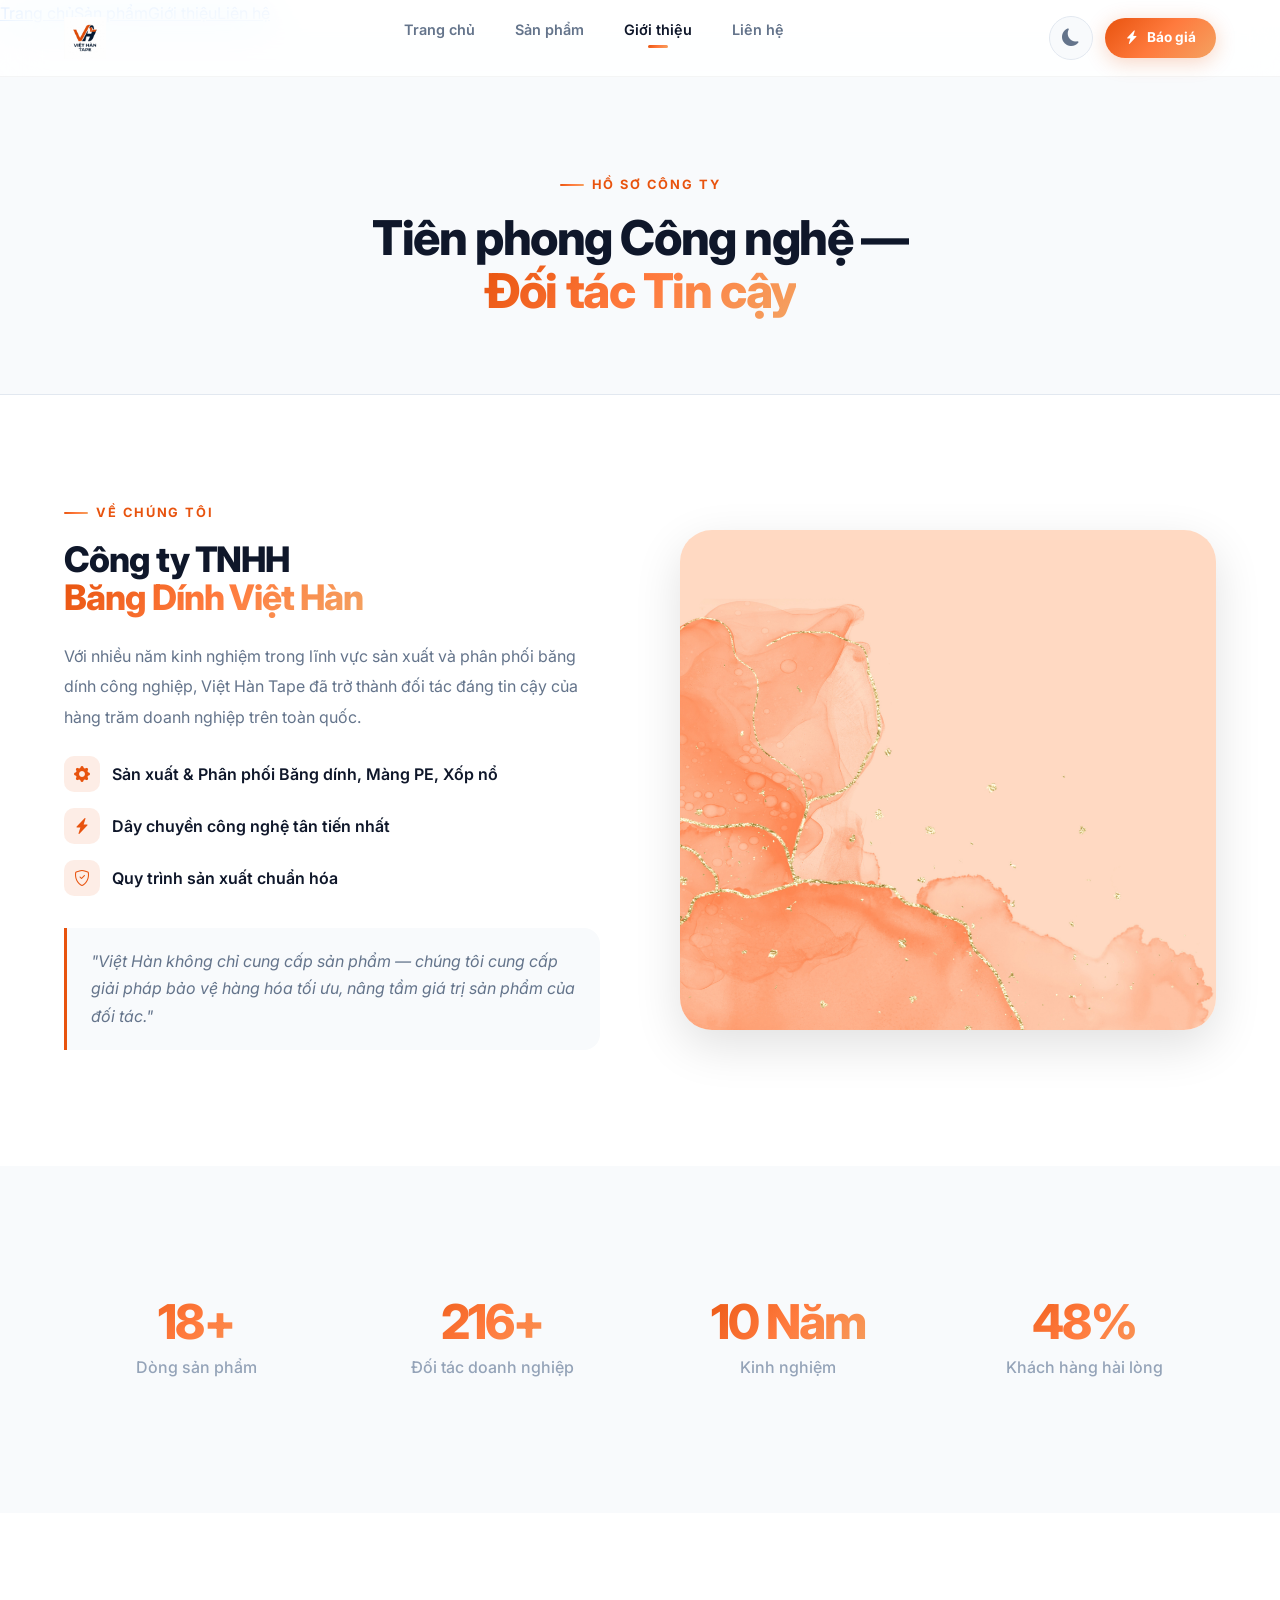
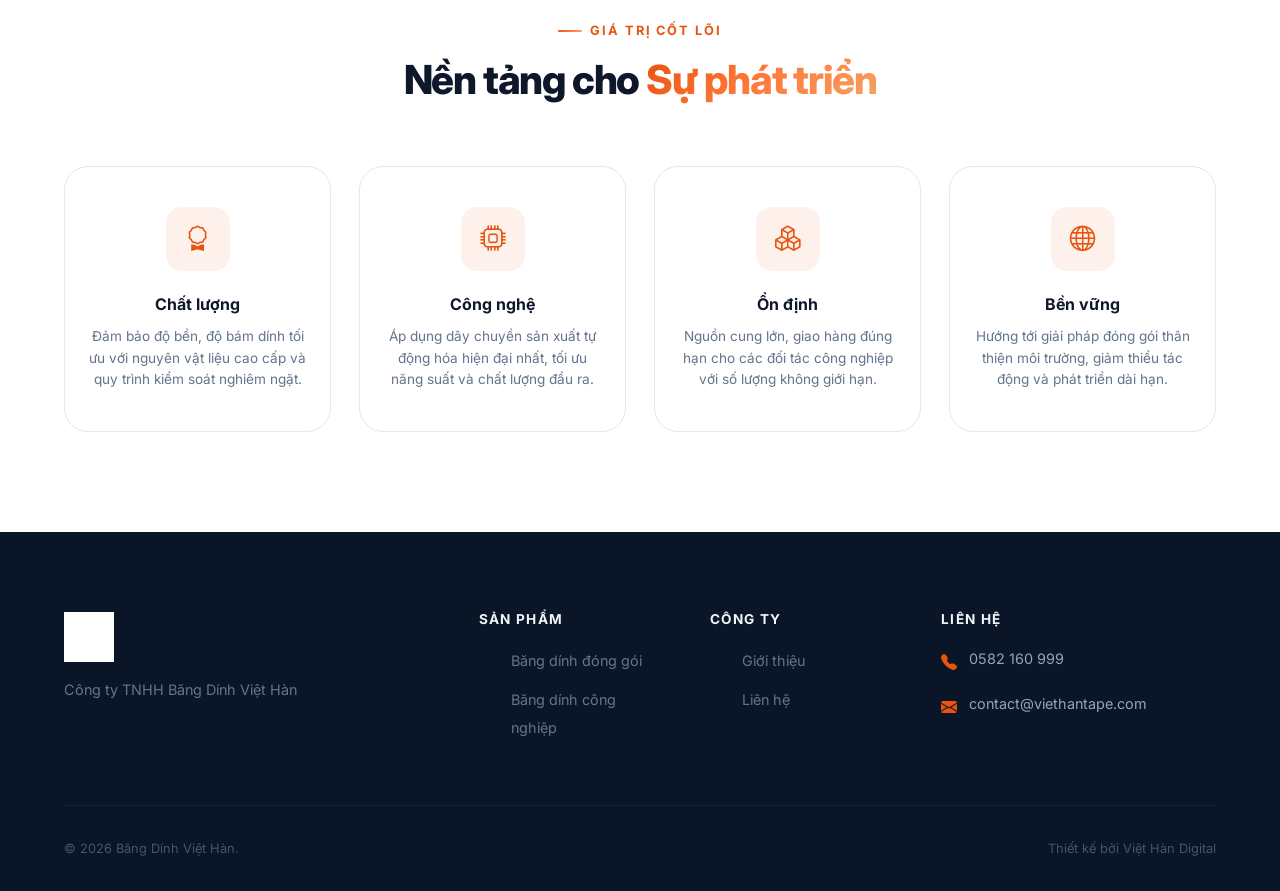
==== commit 98d5089f: "feat: Apply new VH monogram logo across all pages" ====
--- a/about.html
+++ b/about.html
@@ -18,7 +18,7 @@
   <!-- Navbar -->
   <nav class="vh-nav">
     <div class="container">
-      <a class="vh-nav__logo" href="index.html"><img src="images/page1_img0.png" alt="Việt Hàn Tape"></a>
+      <a class="vh-nav__logo" href="index.html"><img src="images/logo.png" alt="Việt Hàn Tape"></a>
       <ul class="vh-nav__links">
         <li><a href="index.html">Trang chủ</a></li>
         <li><a href="shop.html">Sản phẩm</a></li>
@@ -147,7 +147,7 @@
     <div class="container">
       <div class="vh-footer__grid">
         <div class="vh-footer__brand">
-          <img src="images/page1_img0.png" alt="Việt Hàn Tape">
+          <img src="images/logo.png" alt="Việt Hàn Tape">
           <p>Công ty TNHH Băng Dính Việt Hàn</p>
         </div>
         <div>
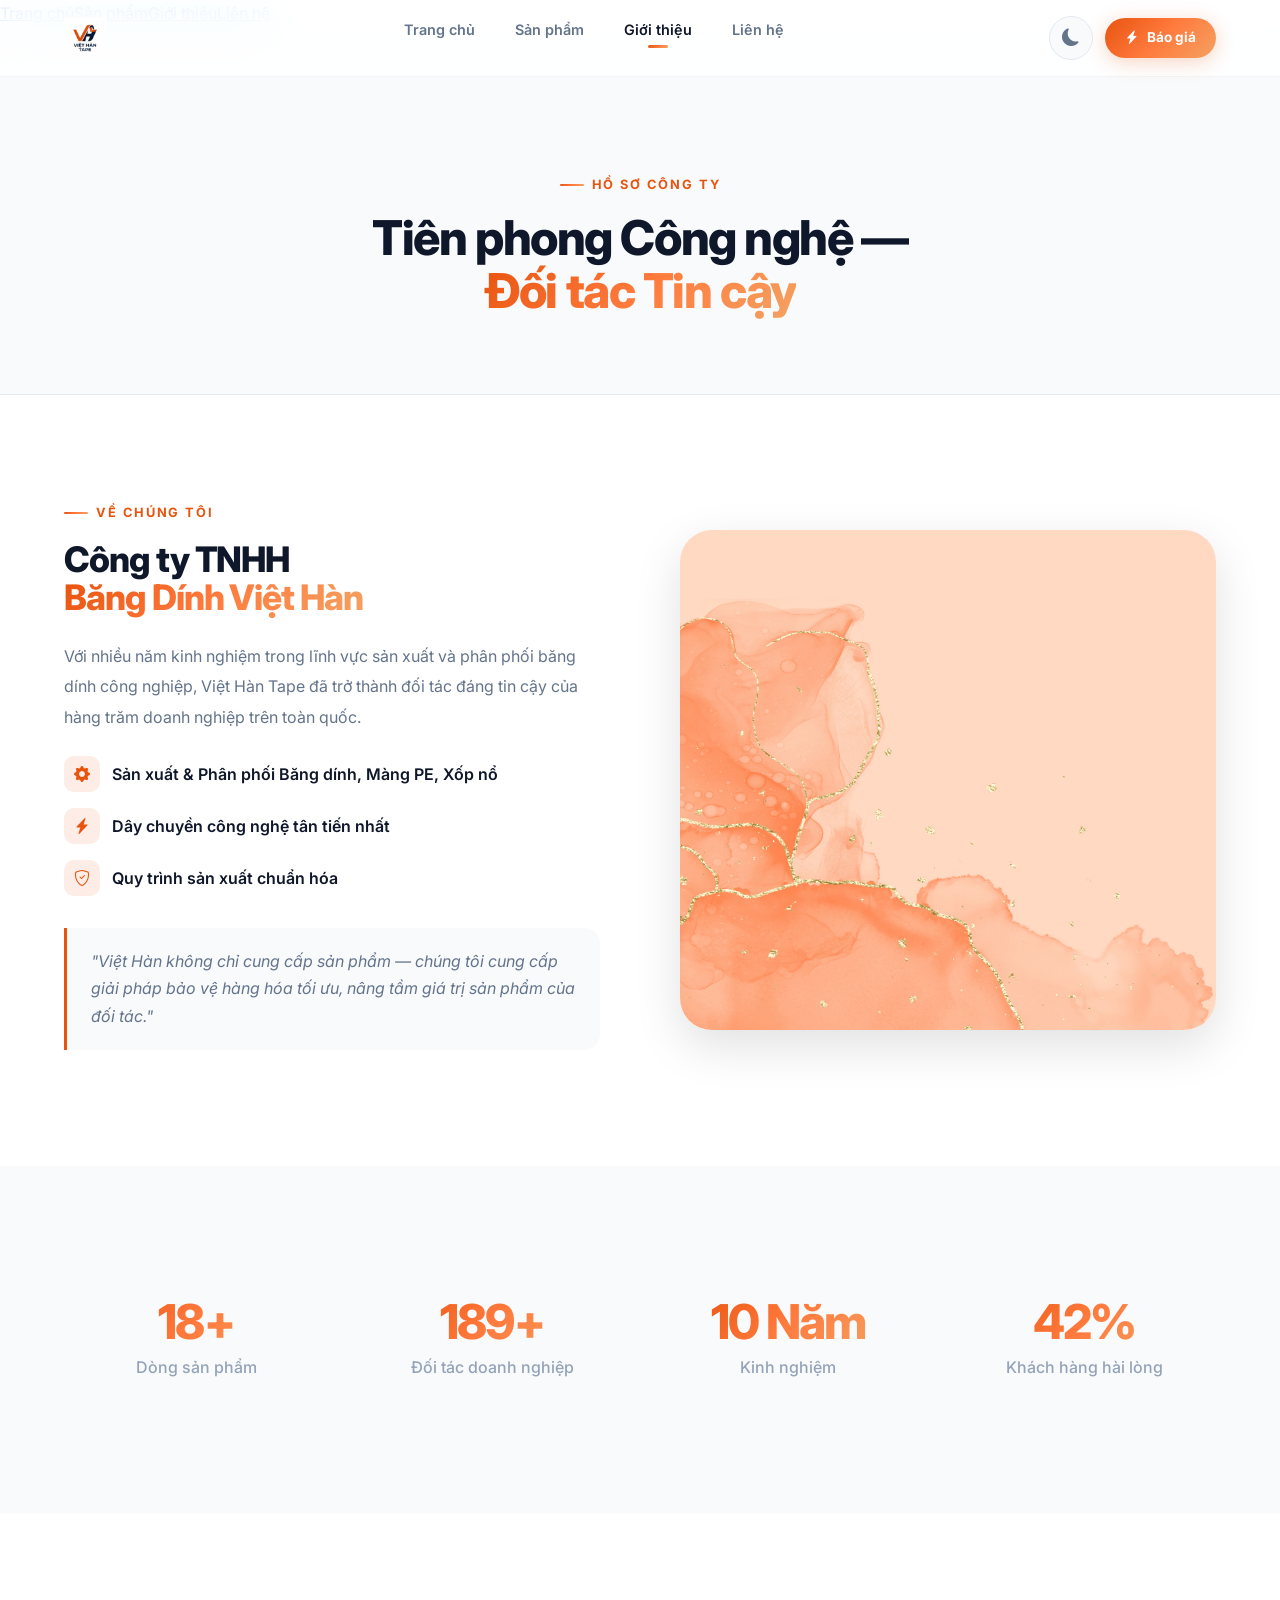
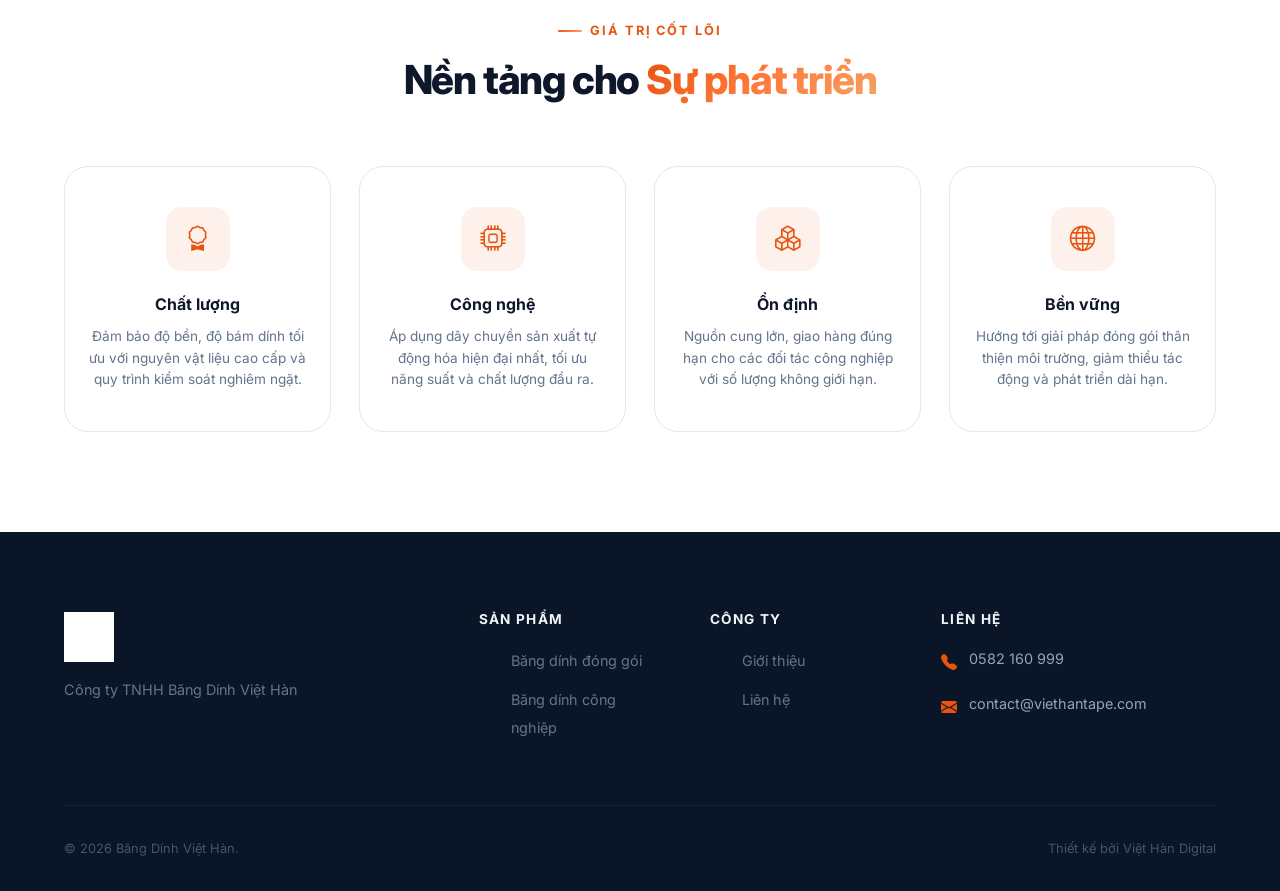
==== commit 06048b5a: "fix: make all inline grids responsive with custom classes" ====
--- a/about.html
+++ b/about.html
@@ -47,7 +47,7 @@
   <!-- Company Overview -->
   <section class="vh-section">
     <div class="container">
-      <div style="display: grid; grid-template-columns: 1fr 1fr; gap: 80px; align-items: center;">
+      <div class="vh-split-grid--about">
         <div class="reveal-left">
           <div class="section-label">Về chúng tôi</div>
           <h2 style="font-size: 2.2rem; margin-bottom: 24px;">Công ty TNHH<br><span class="text-gradient">Băng Dính Việt Hàn</span></h2>
@@ -88,7 +88,7 @@
   <!-- Stats -->
   <section class="vh-section vh-section--alt">
     <div class="container">
-      <div style="display: grid; grid-template-columns: repeat(4, 1fr); gap: 32px; text-align: center;" class="stagger-children">
+      <div class="vh-stats-grid stagger-children">
         <div style="padding: 32px;">
           <div class="vh-hero__stat-number" data-count="18" data-suffix="+" style="font-size: 3rem; margin-bottom: 8px;">0</div>
           <div style="color: var(--text-muted); font-weight: 500;">Dòng sản phẩm</div>
--- a/css/main.css
+++ b/css/main.css
@@ -687,6 +687,42 @@
   grid-template-columns: repeat(4, 1fr);
 }
 
+/* Split Grids (Responsive) */
+.vh-split-grid {
+  display: grid;
+  grid-template-columns: 1fr 1fr;
+  gap: 64px;
+  align-items: start;
+}
+
+.vh-split-grid--contact {
+  display: grid;
+  grid-template-columns: 5fr 7fr;
+  gap: 64px;
+  align-items: start;
+}
+
+.vh-split-grid--about {
+  display: grid;
+  grid-template-columns: 1fr 1fr;
+  gap: 80px;
+  align-items: center;
+}
+
+.vh-stats-grid {
+  display: grid;
+  grid-template-columns: repeat(4, 1fr);
+  gap: 32px;
+  text-align: center;
+}
+
+.vh-form-grid,
+.vh-specs-grid {
+  display: grid;
+  grid-template-columns: 1fr 1fr;
+  gap: 16px;
+}
+
 /* === ABOUT / VALUE PROPS === */
 .vh-value-card {
   text-align: center;
@@ -894,6 +930,13 @@
   
   .vh-grid--3 { grid-template-columns: repeat(2, 1fr); }
   .vh-grid--4 { grid-template-columns: repeat(2, 1fr); }
+  
+  .vh-split-grid,
+  .vh-split-grid--contact,
+  .vh-split-grid--about {
+    grid-template-columns: 1fr;
+    gap: 48px;
+  }
   
   .vh-footer__grid { grid-template-columns: 1fr 1fr; gap: 32px; }
 }
@@ -943,6 +986,9 @@
   .vh-grid--3, .vh-grid--4 { grid-template-columns: 1fr; }
   .vh-section { padding: 60px 0; }
   
+  .vh-stats-grid { grid-template-columns: repeat(2, 1fr); gap: 16px; }
+  .vh-form-grid, .vh-specs-grid { grid-template-columns: 1fr; }
+  
   .vh-footer__grid { grid-template-columns: 1fr; }
 }
 
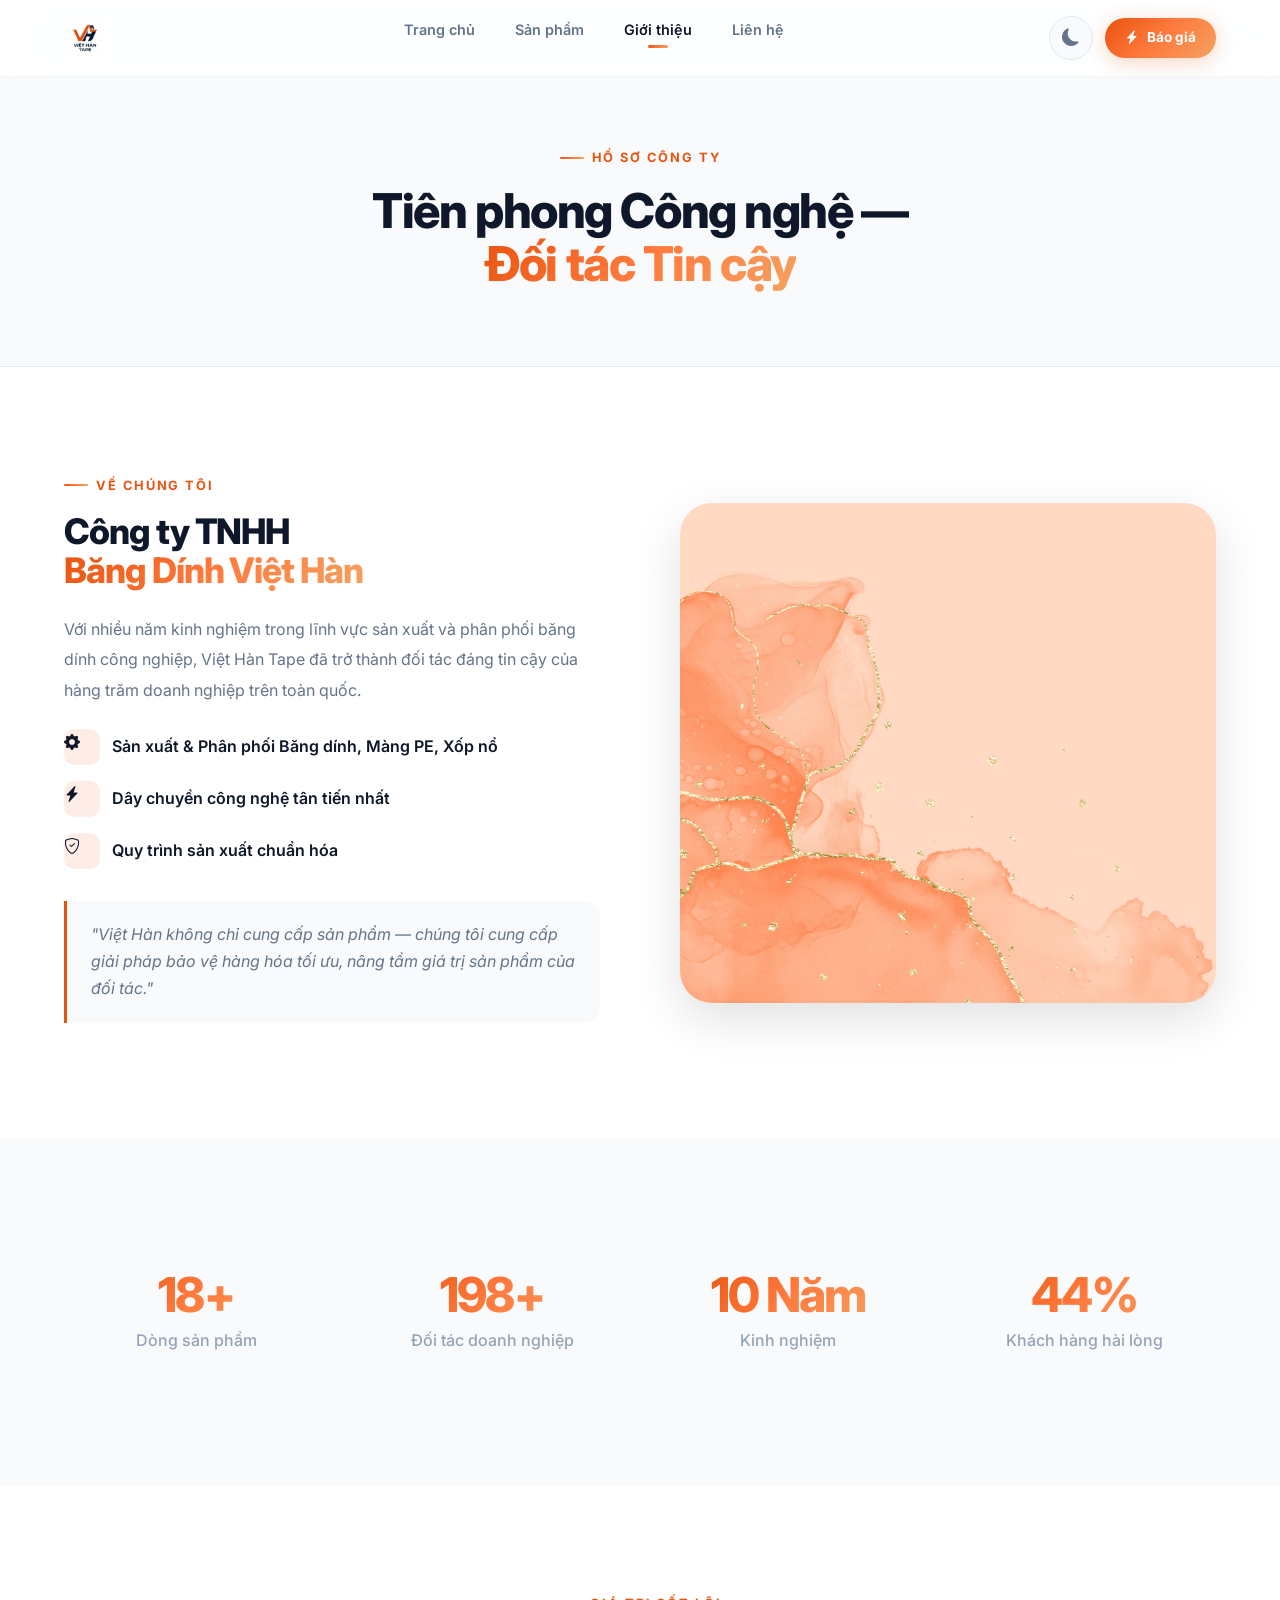
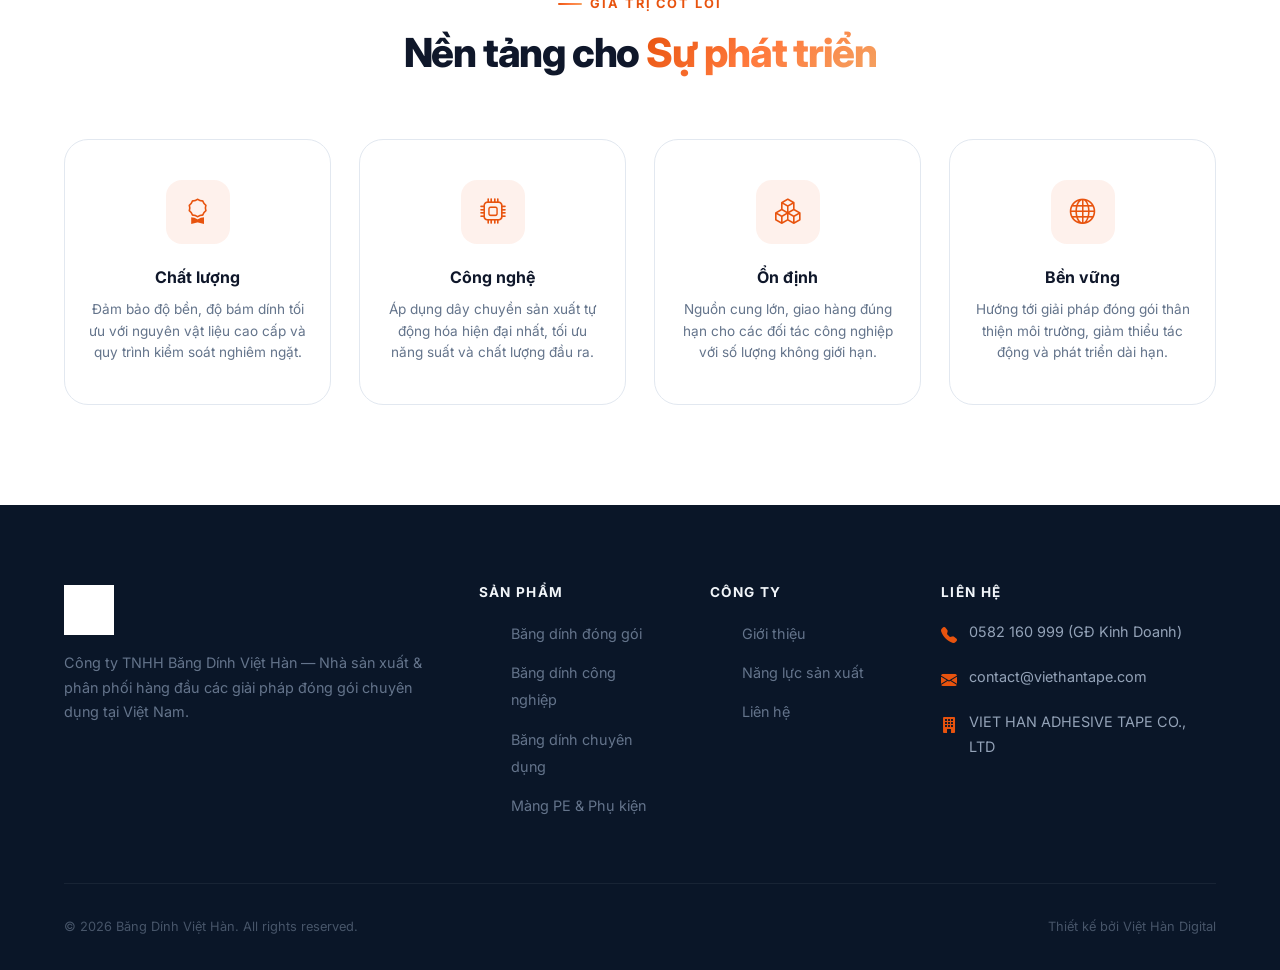
==== commit e4a8db2c: "Fix CSS layout, SEO, mobile menu, and sync footers" ====
--- a/about.html
+++ b/about.html
@@ -4,6 +4,7 @@
   <meta charset="UTF-8">
   <meta name="viewport" content="width=device-width, initial-scale=1.0">
   <title>Giới Thiệu | Băng Dính Việt Hàn</title>
+  <meta name="description" content="Khám phá hồ sơ năng lực của Công ty TNHH Băng Dính Việt Hàn - Đơn vị tiên phong sản xuất và phân phối giải pháp đóng gói chuyên nghiệp.">
 
   <link rel="preconnect" href="https://fonts.googleapis.com">
   <link rel="preconnect" href="https://fonts.gstatic.com" crossorigin>
@@ -26,7 +27,7 @@
         <li><a href="contact.html">Liên hệ</a></li>
       </ul>
       <div class="vh-nav__actions">
-        <button id="theme-switch" class="vh-theme-toggle"><i class="bi bi-moon-fill"></i></button>
+        <button id="theme-switch" class="vh-theme-toggle" aria-label="Đổi giao diện"><i class="bi bi-moon-fill"></i></button>
         <a href="contact.html" class="vh-btn vh-btn--primary vh-btn--sm"><i class="bi bi-lightning-charge-fill"></i> Báo giá</a>
         <button class="vh-hamburger" aria-label="Menu"><span></span><span></span><span></span></button>
       </div>
@@ -58,15 +59,15 @@
 
           <div style="display: flex; flex-direction: column; gap: 16px; margin-bottom: 32px;">
             <div style="display: flex; align-items: center; gap: 12px;">
-              <div style="width: 36px; height: 36px; border-radius: 10px; background: rgba(232,83,14,0.1); display: flex; align-items: center; justify-content: center; color: var(--vh-orange);"><i class="bi bi-gear-fill"></i></div>
+              <div class="vh-icon-box--sm"><i class="bi bi-gear-fill"></i></div>
               <span style="font-weight: 600;">Sản xuất & Phân phối Băng dính, Màng PE, Xốp nổ</span>
             </div>
             <div style="display: flex; align-items: center; gap: 12px;">
-              <div style="width: 36px; height: 36px; border-radius: 10px; background: rgba(232,83,14,0.1); display: flex; align-items: center; justify-content: center; color: var(--vh-orange);"><i class="bi bi-lightning-charge-fill"></i></div>
+              <div class="vh-icon-box--sm"><i class="bi bi-lightning-charge-fill"></i></div>
               <span style="font-weight: 600;">Dây chuyền công nghệ tân tiến nhất</span>
             </div>
             <div style="display: flex; align-items: center; gap: 12px;">
-              <div style="width: 36px; height: 36px; border-radius: 10px; background: rgba(232,83,14,0.1); display: flex; align-items: center; justify-content: center; color: var(--vh-orange);"><i class="bi bi-shield-check"></i></div>
+              <div class="vh-icon-box--sm"><i class="bi bi-shield-check"></i></div>
               <span style="font-weight: 600;">Quy trình sản xuất chuẩn hóa</span>
             </div>
           </div>
@@ -148,30 +149,47 @@
       <div class="vh-footer__grid">
         <div class="vh-footer__brand">
           <img src="images/logo.png" alt="Việt Hàn Tape">
-          <p>Công ty TNHH Băng Dính Việt Hàn</p>
-        </div>
+          <p>Công ty TNHH Băng Dính Việt Hàn — Nhà sản xuất & phân phối hàng đầu các giải pháp đóng gói chuyên dụng tại Việt Nam.</p>
+        </div>
+
         <div>
           <h4>Sản phẩm</h4>
           <ul class="vh-footer__links">
             <li><a href="shop.html">Băng dính đóng gói</a></li>
             <li><a href="shop.html">Băng dính công nghiệp</a></li>
+            <li><a href="shop.html">Băng dính chuyên dụng</a></li>
+            <li><a href="shop.html">Màng PE & Phụ kiện</a></li>
           </ul>
         </div>
+
         <div>
           <h4>Công ty</h4>
           <ul class="vh-footer__links">
             <li><a href="about.html">Giới thiệu</a></li>
+            <li><a href="about.html">Năng lực sản xuất</a></li>
             <li><a href="contact.html">Liên hệ</a></li>
           </ul>
         </div>
+
         <div>
           <h4>Liên hệ</h4>
-          <div class="vh-footer__contact-item"><i class="bi bi-telephone-fill"></i><span>0582 160 999</span></div>
-          <div class="vh-footer__contact-item"><i class="bi bi-envelope-fill"></i><span>contact@viethantape.com</span></div>
-        </div>
-      </div>
+          <div class="vh-footer__contact-item">
+            <i class="bi bi-telephone-fill"></i>
+            <span>0582 160 999 (GĐ Kinh Doanh)</span>
+          </div>
+          <div class="vh-footer__contact-item">
+            <i class="bi bi-envelope-fill"></i>
+            <span>contact@viethantape.com</span>
+          </div>
+          <div class="vh-footer__contact-item">
+            <i class="bi bi-building-fill"></i>
+            <span>VIET HAN ADHESIVE TAPE CO., LTD</span>
+          </div>
+        </div>
+      </div>
+
       <div class="vh-footer__bottom">
-        <span>&copy; 2026 Băng Dính Việt Hàn.</span>
+        <span>&copy; 2026 Băng Dính Việt Hàn. All rights reserved.</span>
         <span>Thiết kế bởi Việt Hàn Digital</span>
       </div>
     </div>
--- a/css/main.css
+++ b/css/main.css
@@ -70,7 +70,7 @@
 }
 
 /* === BASE RESET === */
-*, *::before, *::after { margin: 0; padding: 0; box-sizing: border-box; }
+*, *::before, *::after { box-sizing: border-box; }
 
 html {
   scroll-behavior: smooth;
@@ -559,7 +559,7 @@
 
 .vh-product-card__img {
   height: 240px;
-  background: #fff;
+  background: var(--bg-card);
   display: flex;
   align-items: center;
   justify-content: center;
@@ -939,6 +939,10 @@
   }
   
   .vh-footer__grid { grid-template-columns: 1fr 1fr; gap: 32px; }
+}
+
+.vh-nav__mobile {
+  display: none;
 }
 
 @media (max-width: 768px) {
@@ -974,6 +978,7 @@
     color: var(--text-primary);
     text-decoration: none;
   }
+
   
   .vh-hero { min-height: auto; padding: 120px 0 60px; }
   .vh-hero__grid { gap: 32px; }
@@ -1078,32 +1083,49 @@
   min-height: 120px;
 }
 
-/* Bootstrap overrides for buttons used in other pages */
-.btn-primary {
-  background: var(--gradient-brand) !important;
-  border: none !important;
-  box-shadow: 0 4px 20px rgba(232,83,14,0.25);
-  border-radius: var(--radius-full) !important;
-  font-weight: 700 !important;
-  transition: all 0.3s var(--ease-spring) !important;
-}
-
-.btn-primary:hover {
-  transform: translateY(-2px);
-  box-shadow: 0 8px 30px rgba(232,83,14,0.35);
-}
-
-.btn-outline-primary {
-  border-color: var(--vh-orange) !important;
-  color: var(--vh-orange) !important;
-  border-radius: var(--radius-full) !important;
-  font-weight: 700 !important;
-  transition: all 0.3s var(--ease-spring) !important;
-}
-
-.btn-outline-primary:hover {
-  background: var(--gradient-brand) !important;
-  border-color: var(--vh-orange) !important;
-  color: #fff !important;
-  transform: translateY(-2px);
-}
+/* === UTILITIES & NEW COMPONENTS === */
+.vh-icon-box {
+  width: 44px;
+  height: 44px;
+  border-radius: 12px;
+  background: rgba(232,83,14,0.15);
+  display: flex;
+  align-items: center;
+  justify-content: center;
+  color: var(--vh-orange);
+  font-size: 1.1rem;
+  flex-shrink: 0;
+}
+
+.vh-icon-box--sm {
+  width: 36px;
+  height: 36px;
+  border-radius: 10px;
+  background: rgba(232,83,14,0.1);
+  font-size: 1rem;
+}
+
+.vh-contact-card {
+  background: var(--vh-navy);
+  border-radius: var(--radius-xl);
+  padding: 48px 36px;
+  color: #F1F5F9;
+}
+
+.vh-badge {
+  display: inline-flex;
+  padding: 6px 16px;
+  background: rgba(232,83,14,0.08);
+  border: 1px solid rgba(232,83,14,0.15);
+  border-radius: var(--radius-full);
+  font-size: 0.8rem;
+  font-weight: 600;
+  color: var(--vh-orange);
+}
+
+.vh-cta-box {
+  background: var(--bg-card);
+  border: 2px solid rgba(232,83,14,0.15);
+  border-radius: var(--radius-lg);
+  padding: 28px;
+}
